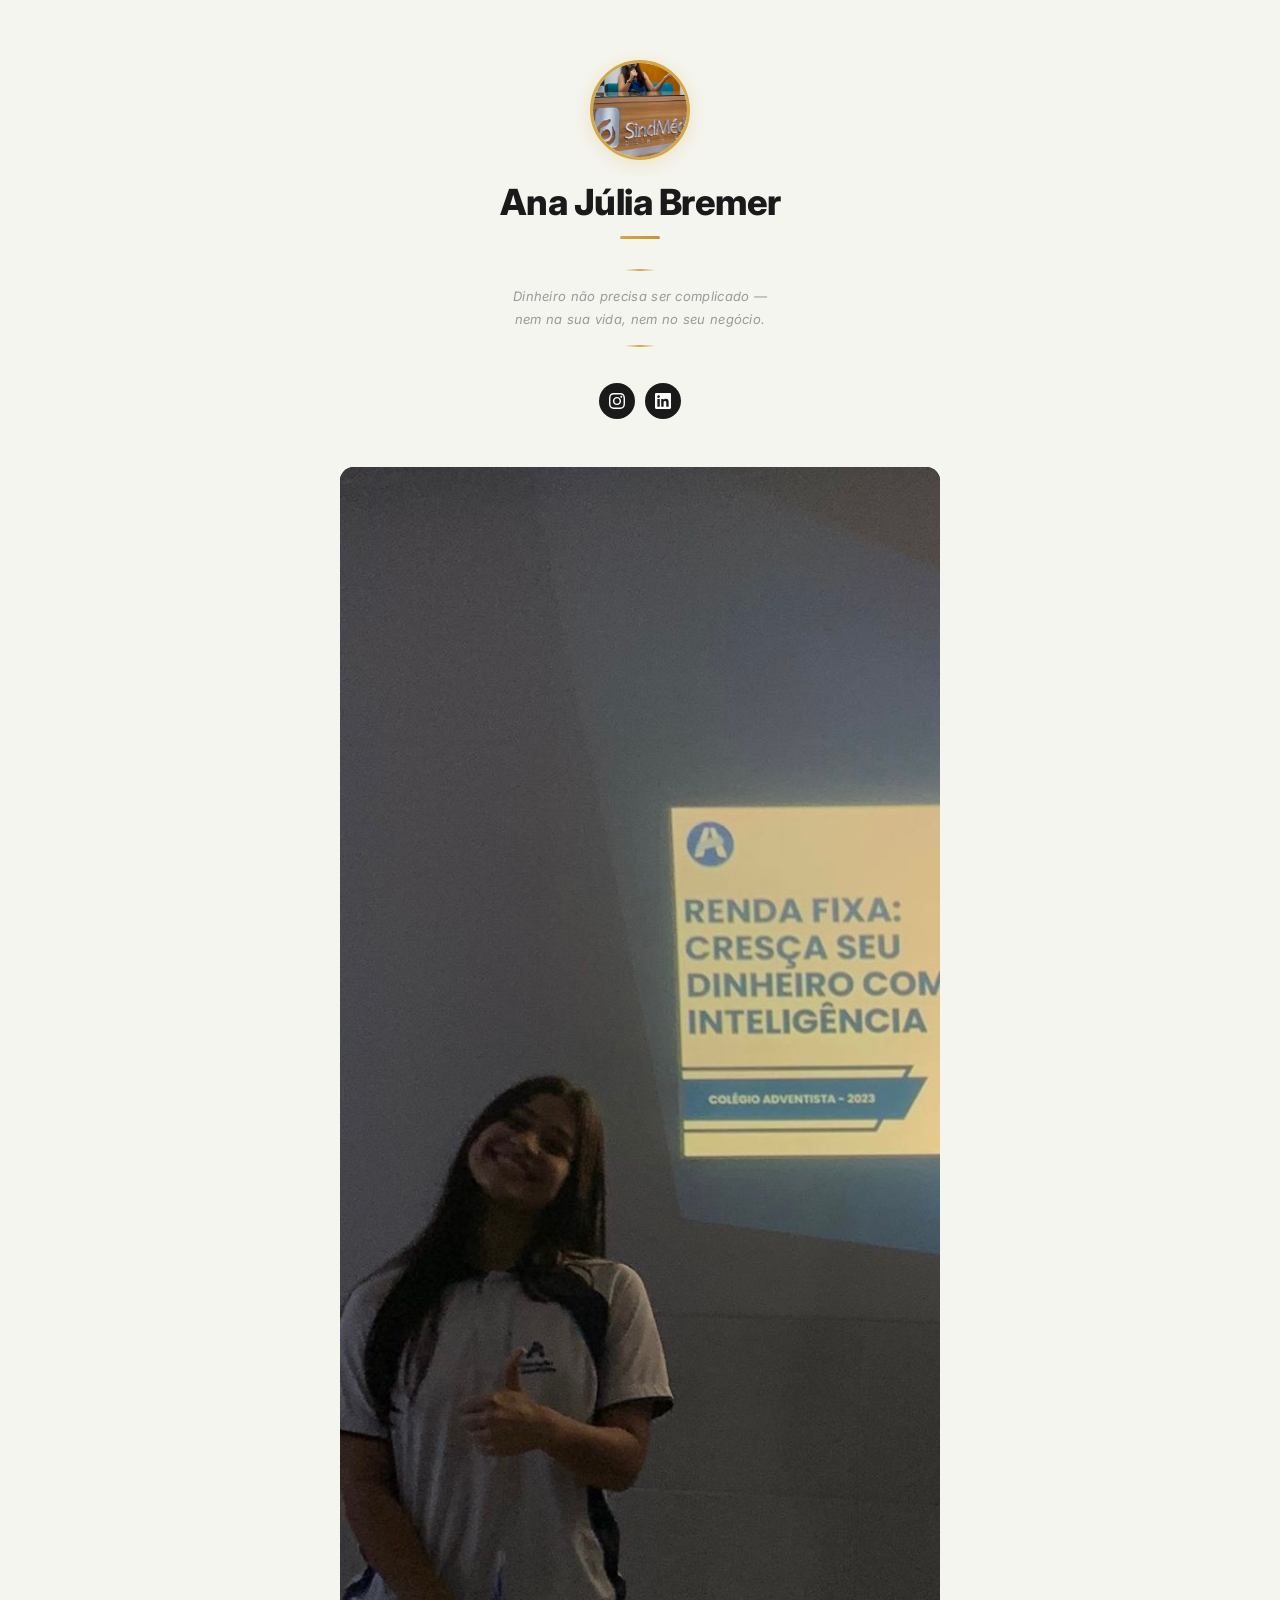
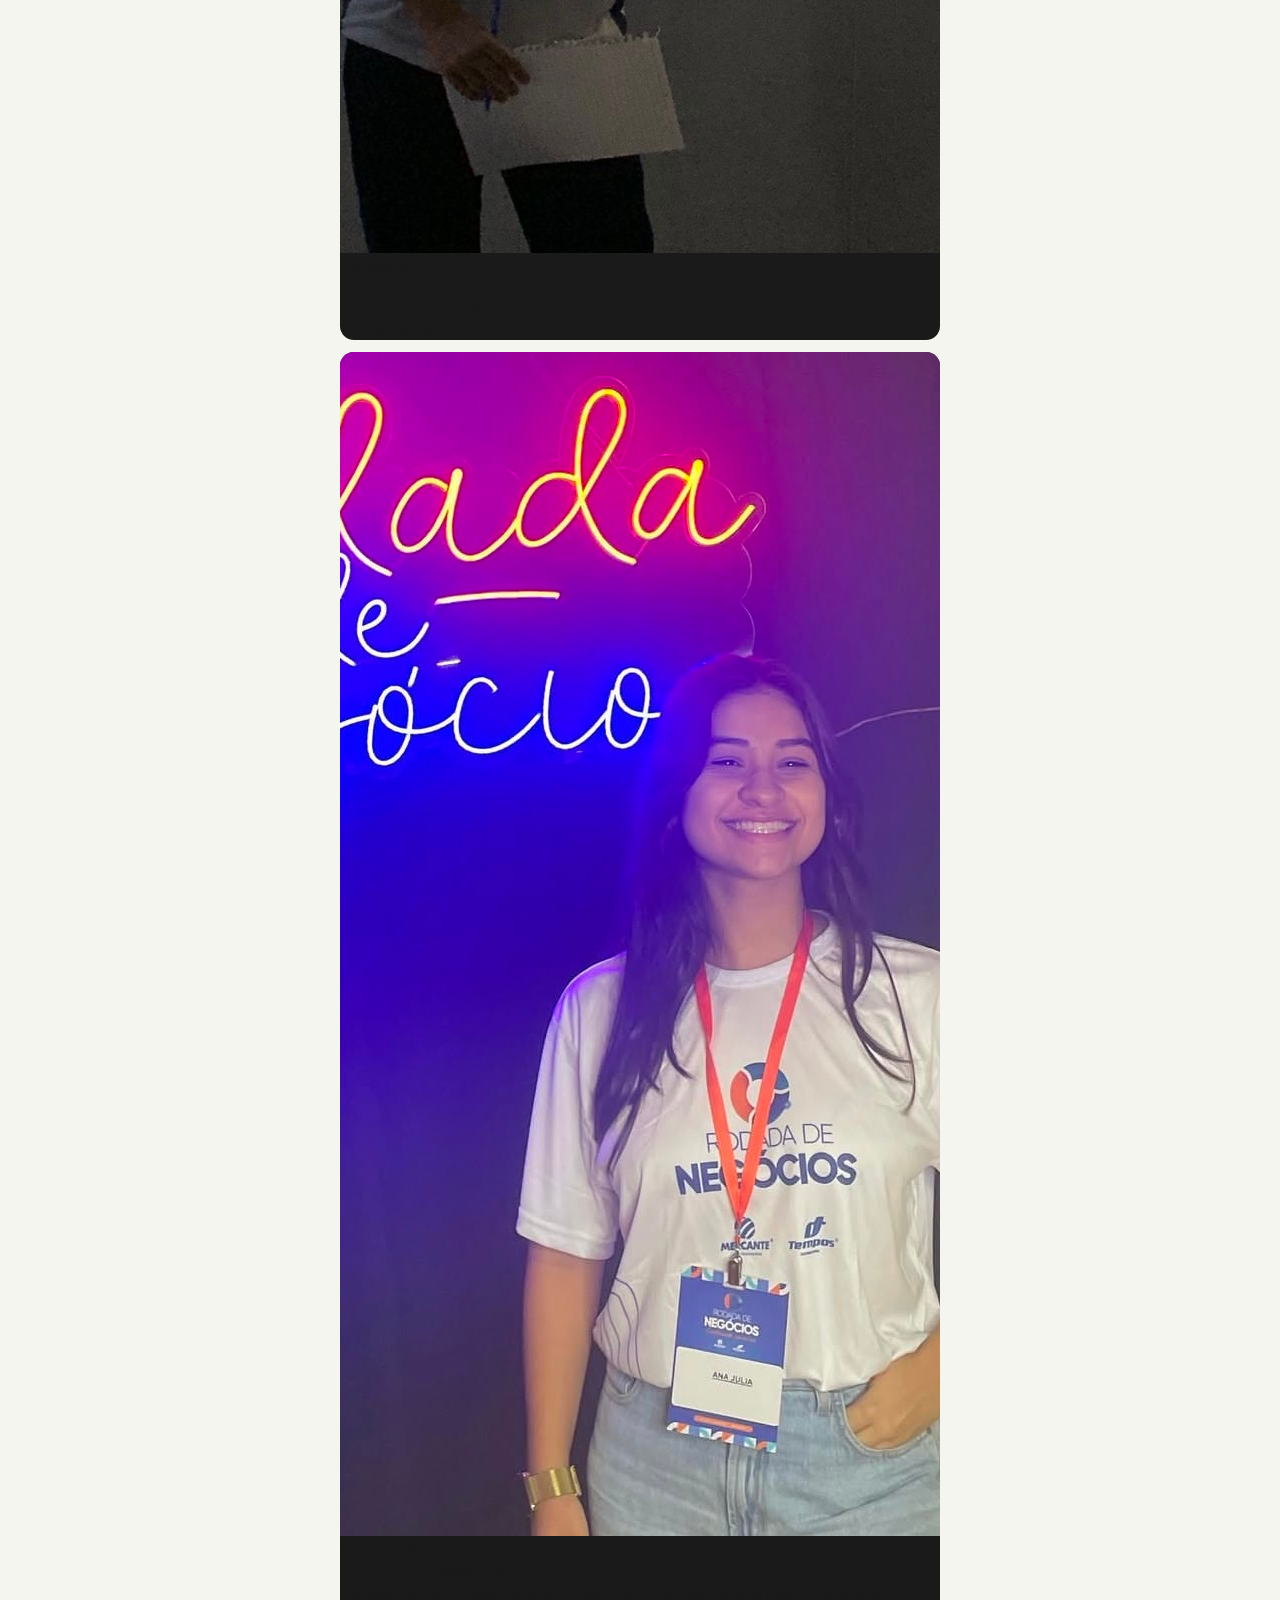
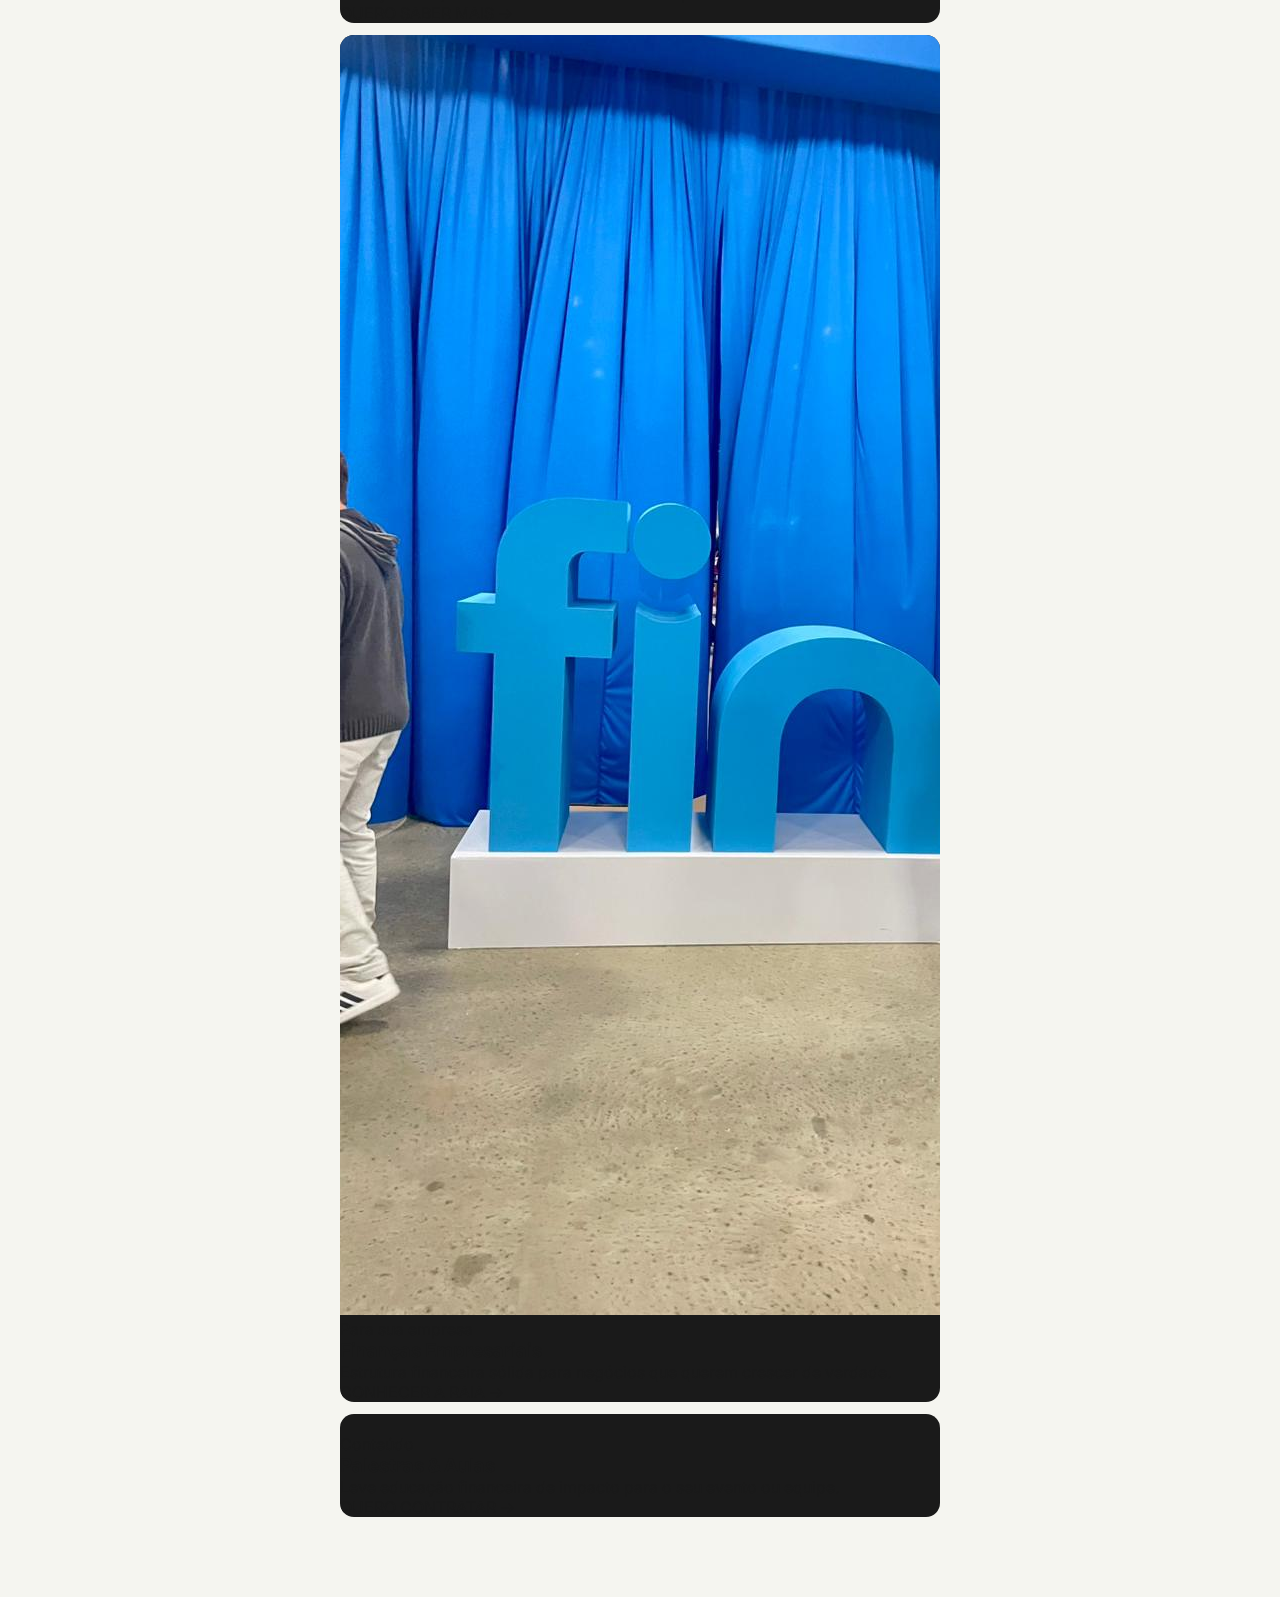
==== index.html @ ba00c8ea "Update index.html" ====
<!DOCTYPE html>
<html lang="pt-BR">
<head>
  <meta charset="UTF-8"/>
  <meta name="viewport" content="width=device-width, initial-scale=1.0"/>
  <title>Ana Júlia Bremer</title>
  <link href="https://fonts.googleapis.com/css2?family=Inter:wght@300;400;500;600;700;800;900&display=swap" rel="stylesheet">
  <link rel="stylesheet" href="style.css">
</head>
<body>

<!-- ===== HOME ===== -->
<div id="home">

  <!-- Header -->
  <div class="hero">
    <div class="avatar">
      <img src="foto9.jpg" alt="Ana Júlia Bremer" />
    </div>
    <h1 class="h-name">Ana Júlia Bremer</h1>
    <div class="h-line"></div>
    <p class="h-phrase">Dinheiro não precisa ser complicado —<br/>nem na sua vida, nem no seu negócio.</p>
    <div class="h-social">
      <a href="https://www.instagram.com/julia.bremerr" target="_blank" class="h-icon">
        <svg viewBox="0 0 24 24" fill="currentColor"><path d="M12 2.163c3.204 0 3.584.012 4.85.07 3.252.148 4.771 1.691 4.919 4.919.058 1.265.069 1.645.069 4.849 0 3.205-.012 3.584-.069 4.849-.149 3.225-1.664 4.771-4.919 4.919-1.266.058-1.644.07-4.85.07-3.204 0-3.584-.012-4.849-.07-3.26-.149-4.771-1.699-4.919-4.92-.058-1.265-.07-1.644-.07-4.849 0-3.204.013-3.583.07-4.849.149-3.227 1.664-4.771 4.919-4.919 1.266-.057 1.645-.069 4.849-.069zm0-2.163c-3.259 0-3.667.014-4.947.072-4.358.2-6.78 2.618-6.98 6.98-.059 1.281-.073 1.689-.073 4.948 0 3.259.014 3.668.072 4.948.2 4.358 2.618 6.78 6.98 6.98 1.281.058 1.689.072 4.948.072 3.259 0 3.668-.014 4.948-.072 4.354-.2 6.782-2.618 6.979-6.98.059-1.28.073-1.689.073-4.948 0-3.259-.014-3.667-.072-4.947-.196-4.354-2.617-6.78-6.979-6.98-1.281-.059-1.69-.073-4.949-.073zm0 5.838c-3.403 0-6.162 2.759-6.162 6.162s2.759 6.163 6.162 6.163 6.162-2.759 6.162-6.163c0-3.403-2.759-6.162-6.162-6.162zm0 10.162c-2.209 0-4-1.79-4-4 0-2.209 1.791-4 4-4s4 1.791 4 4c0 2.21-1.791 4-4 4zm6.406-11.845c-.796 0-1.441.645-1.441 1.44s.645 1.44 1.441 1.44c.795 0 1.439-.645 1.439-1.44s-.644-1.44-1.439-1.44z"/></svg>
      </a>
      <a href="https://www.linkedin.com/in/ajuliabremer" target="_blank" class="h-icon">
        <svg viewBox="0 0 24 24" fill="currentColor"><path d="M20.447 20.452h-3.554v-5.569c0-1.328-.027-3.037-1.852-3.037-1.853 0-2.136 1.445-2.136 2.939v5.667H9.351V9h3.414v1.561h.046c.477-.9 1.637-1.85 3.37-1.85 3.601 0 4.267 2.37 4.267 5.455v6.286zM5.337 7.433c-1.144 0-2.063-.926-2.063-2.065 0-1.138.92-2.063 2.063-2.063 1.14 0 2.064.925 2.064 2.063 0 1.139-.925 2.065-2.064 2.065zm1.782 13.019H3.555V9h3.564v11.452zM22.225 0H1.771C.792 0 0 .774 0 1.729v20.542C0 23.227.792 24 1.771 24h20.451C23.2 24 24 23.227 24 22.271V1.729C24 .774 23.2 0 22.222 0h.003z"/></svg>
      </a>
    </div>
  </div>

  <!-- Cards grid estilo referência -->
  <div class="cg">

    <div class="c" onclick="go('historia')">
      <img src="foto1.jpg" alt="" class="c-img"/>
      <div class="c-overlay"></div>
      <div class="c-content">
        <span class="c-badge">Conheça</span>
        <h3 class="c-title">Minha História</h3>
        <p class="c-desc">Quem é Ana Júlia Bremer e o que me trouxe até aqui.</p>
        <div class="c-btn">VER MAIS →</div>
      </div>
    </div>

    <div class="c" onclick="go('pessoais')">
      <img src="foto2.jpg" alt="" class="c-img"/>
      <div class="c-overlay"></div>
      <div class="c-content">
        <span class="c-badge">Para você</span>
        <h3 class="c-title">Finanças Pessoais</h3>
        <p class="c-desc">Planejamento, investimentos e o seu caminho para a liberdade financeira.</p>
        <div class="c-btn">QUERO SABER MAIS →</div>
      </div>
    </div>

    <div class="c" onclick="go('empresariais')">
      <img src="foto3.jpg" alt="" class="c-img"/>
      <div class="c-overlay"></div>
      <div class="c-content">
        <span class="c-badge">Para sua empresa</span>
        <h3 class="c-title">Finanças Empresariais</h3>
        <p class="c-desc">Estrutura financeira sólida para negócios que querem crescer de verdade.</p>
        <div class="c-btn">CONHECER A RAIA →</div>
      </div>
    </div>

    <div class="c" onclick="go('palestras')">
      <img src="palestra1.jpg" alt="" class="c-img"/>
      <div class="c-overlay"></div>
      <div class="c-content">
        <span class="c-badge">Conteúdo</span>
        <h3 class="c-title">Palestras & Aulas</h3>
        <p class="c-desc">Leve educação financeira de impacto para o seu evento ou equipe.</p>
        <div class="c-btn">QUERO CONTRATAR →</div>
      </div>
    </div>

  </div>
</div>

<!-- ===== MINHA HISTÓRIA ===== -->
<div id="historia" class="sec">
  <div class="si">
    <button class="bb" onclick="bk()">← Voltar</button>
    <div class="sb">Minha História</div>
    <h2 class="st">De onde eu vim e<br/>para onde estou indo</h2>

    <div class="hh">
      <p class="hht">Dinheiro sempre foi sobre <strong>liberdade</strong> pra mim. Quando percebi que poderia ajudar pessoas a alcançarem os seus sonhos dando educação financeira, decidi que <strong>precisava falar sobre isso.</strong></p>
      <div class="hha"><div class="hhl"></div><span class="hhn">Ana Júlia Bremer</span></div>
    </div>

    <div class="htl">
      <div class="ti">
        <div class="td"><div class="tdi"></div></div>
        <div class="tc">
          <div class="tn">01</div>
          <div class="ty">O começo</div>
          <div class="tt">Desde criança eu era cheia de sonhos, queria viajar, ter coisas, experimentar tudo. Um dia pedi um videogame para a minha mãe e ela disse que não tinha dinheiro. Mas me disse uma coisa que mudou tudo: <strong><span class="thl">"Se você juntar dinheiro, você consegue comprar."</span></strong><br/><br/>Juntei. Comprei. E nunca mais parei de querer entender como esse tal de dinheiro funcionava.</div>
        </div>
      </div>
      <div class="ti">
        <div class="td"><div class="tdi"></div></div>
        <div class="tc">
          <div class="tn">02</div>
          <div class="ty">A virada</div>
          <div class="tt">Comecei a trabalhar cedo, vendi doce na rua, cuidei do Instagram de empresas, estagiei numa contabilidade. Cada centavo que entrava, <strong>70% ia direto para educação:</strong> cursos, livros, aulas.<br/><br/>Fui percebendo que saber sobre dinheiro não era só para quem quer ficar rico, é sobre <strong><span class="thl">quem quer viver bem.</span></strong> Aí comecei a querer ensinar sobre dinheiro para todo mundo. E foi assim que minha escola da época me chamou para dar aula de finanças para os alunos do ensino médio. E foi aí que as coisas começaram a acontecer.</div>
        </div>
      </div>
      <div class="ti">
        <div class="td"><div class="tdi"></div></div>
        <div class="tc">
          <div class="tn">03</div>
          <div class="ty">Hoje</div>
          <div class="tt">Hoje cuido das finanças de pessoas e empresas, e dou aulas e palestras por aí. Tudo com uma ideia só: <strong><span class="thl">dinheiro não precisa ser complicado.</span></strong><br/><br/>Sem siglas que ninguém entende, sem economês, sem fórmula mágica. Do planejamento pessoal até o financeiro de uma empresa, a proposta é a mesma: <strong>ser simples.</strong></div>
        </div>
      </div>
    </div>

    <div class="gs">
      <div class="gh">
        <span class="gl">Momentos</span>
        <div class="gc">
          <span class="gcn" id="cnt">01 / 05</span>
          <button class="ab" onclick="mv(-1)">←</button>
          <button class="ab" onclick="mv(1)">→</button>
        </div>
      </div>
      <div class="gg" id="gg"></div>
    </div>

    <div class="sl">
      <a href="https://www.instagram.com/julia.bremerr" target="_blank" class="sla ig">
        <svg viewBox="0 0 24 24" fill="currentColor"><path d="M12 2.163c3.204 0 3.584.012 4.85.07 3.252.148 4.771 1.691 4.919 4.919.058 1.265.069 1.645.069 4.849 0 3.205-.012 3.584-.069 4.849-.149 3.225-1.664 4.771-4.919 4.919-1.266.058-1.644.07-4.85.07-3.204 0-3.584-.012-4.849-.07-3.26-.149-4.771-1.699-4.919-4.92-.058-1.265-.07-1.644-.07-4.849 0-3.204.013-3.583.07-4.849.149-3.227 1.664-4.771 4.919-4.919 1.266-.057 1.645-.069 4.849-.069zm0-2.163c-3.259 0-3.667.014-4.947.072-4.358.2-6.78 2.618-6.98 6.98-.059 1.281-.073 1.689-.073 4.948 0 3.259.014 3.668.072 4.948.2 4.358 2.618 6.78 6.98 6.98 1.281.058 1.689.072 4.948.072 3.259 0 3.668-.014 4.948-.072 4.354-.2 6.782-2.618 6.979-6.98.059-1.28.073-1.689.073-4.948 0-3.259-.014-3.667-.072-4.947-.196-4.354-2.617-6.78-6.979-6.98-1.281-.059-1.69-.073-4.949-.073zm0 5.838c-3.403 0-6.162 2.759-6.162 6.162s2.759 6.163 6.162 6.163 6.162-2.759 6.162-6.163c0-3.403-2.759-6.162-6.162-6.162zm0 10.162c-2.209 0-4-1.79-4-4 0-2.209 1.791-4 4-4s4 1.791 4 4c0 2.21-1.791 4-4 4zm6.406-11.845c-.796 0-1.441.645-1.441 1.44s.645 1.44 1.441 1.44c.795 0 1.439-.645 1.439-1.44s-.644-1.44-1.439-1.44z"/></svg>
        Instagram
      </a>
      <a href="https://www.linkedin.com/in/ajuliabremer" target="_blank" class="sla li">
        <svg viewBox="0 0 24 24" fill="currentColor"><path d="M20.447 20.452h-3.554v-5.569c0-1.328-.027-3.037-1.852-3.037-1.853 0-2.136 1.445-2.136 2.939v5.667H9.351V9h3.414v1.561h.046c.477-.9 1.637-1.85 3.37-1.85 3.601 0 4.267 2.37 4.267 5.455v6.286zM5.337 7.433c-1.144 0-2.063-.926-2.063-2.065 0-1.138.92-2.063 2.063-2.063 1.14 0 2.064.925 2.064 2.063 0 1.139-.925 2.065-2.064 2.065zm1.782 13.019H3.555V9h3.564v11.452zM22.225 0H1.771C.792 0 0 .774 0 1.729v20.542C0 23.227.792 24 1.771 24h20.451C23.2 24 24 23.227 24 22.271V1.729C24 .774 23.2 0 22.222 0h.003z"/></svg>
        LinkedIn
      </a>
    </div>
  </div>
</div>

<!-- ===== FINANÇAS PESSOAIS ===== -->
<div id="pessoais" class="sec">
  <div class="si">
    <button class="bb" onclick="bk()">← Voltar</button>
    <div class="sb">Para Você</div>
    <h2 class="st">Você merece ter<br/>clareza com o dinheiro</h2>
    <div class="db">
      <p>Sabe aquela sensação de trabalhar muito, ver o dinheiro entrar... e mesmo assim <strong>nunca sobrar?</strong> De chegar no fim do mês sem entender para onde foi tudo? De querer investir mas não saber por onde começar?<br/><br/>Você não está sozinha. <strong>E isso tem solução.</strong></p>
    </div>
    <p class="ss">Meu método une organização, consciência e estratégia para que o dinheiro pare de ser fonte de ansiedade e vire ferramenta de liberdade.</p>
    <div class="svg-grid">
      <a href="https://www.instagram.com/julia.bremerr" target="_blank" class="sc">
        <div class="scb">Planejamento</div>
        <h3>Organize sua vida financeira</h3>
        <p>Saia do caos, quite dívidas e tenha um plano que funciona na vida real.</p>
        <div class="sa">QUERO ME INSCREVER →</div>
      </a>
      <a href="https://www.instagram.com/julia.bremerr" target="_blank" class="sc">
        <div class="scb">Investimentos</div>
        <h3>Cuide da sua carteira</h3>
        <p>Faça seu dinheiro trabalhar com estratégia, segurança e rentabilidade real.</p>
        <div class="sa">QUERO ME INSCREVER →</div>
      </a>
      <div class="sc" style="cursor:default;opacity:.6">
        <div class="scb">Em Breve</div>
        <h3>Aprenda a Investir em 3 Dias</h3>
        <p>O programa que vai mudar sua relação com o dinheiro para sempre.</p>
        <div class="sa">EM BREVE</div>
      </div>
    </div>
  </div>
</div>

<!-- ===== FINANÇAS EMPRESARIAIS ===== -->
<div id="empresariais" class="sec">
  <div class="si">
    <button class="bb" onclick="bk()">← Voltar</button>
    <div class="sb bl">Para sua Empresa</div>
    <h2 class="st">Seu negócio fatura.<br/>Mas sobra dinheiro?</h2>
    <div class="db bl">
      <p>Muitos empresários chegam até mim com o mesmo relato: a empresa vende bem, mas no fim do mês <strong>não sobra nada.</strong> O caixa é um mistério. Os sócios não sabem separar pessoa física de jurídica. As decisões financeiras são tomadas no feeling.<br/><br/>Isso não é falta de talento, <strong>é falta de estrutura.</strong> E é exatamente aí que eu entro.</p>
    </div>
    <div class="rb">
      <div class="rt">RAIA</div>
      <div class="rd"></div>
      <p>A RAIA nasceu da minha experiência com empresas que faturavam bem mas sangravam por dentro. Uma metodologia financeira criada para dar estrutura, previsibilidade e crescimento real ao seu negócio.</p>
      <div class="rbs">
        <a href="https://cfo-landing-indol.vercel.app/" target="_blank" class="br">CONHECER A RAIA →</a>
        <a href="https://www.instagram.com/raiacfodigital" target="_blank" class="bgr">@raiacfodigital</a>
      </div>
    </div>
  </div>
</div>

<!-- ===== PALESTRAS ===== -->
<div id="palestras" class="sec">
  <div class="si">
    <button class="bb" onclick="bk()">← Voltar</button>
    <div class="sb">Palestras & Aulas</div>
    <h2 class="st">Educação financeira<br/>que transforma plateias</h2>
    <p class="ss">De empresas a universidades, levo uma abordagem prática, humana e impactante sobre finanças para quem quer aprender de verdade.</p>
    <div class="pg">
      <div class="pp"><img src="palestra1.jpg" alt="" onerror="this.parentElement.innerHTML='📸'"/></div>
      <div class="pp"><img src="palestra2.jpg" alt="" onerror="this.parentElement.innerHTML='📸'"/></div>
      <div class="pp"><img src="palestra3.jpg" alt="" onerror="this.parentElement.innerHTML='📸'"/></div>
      <div class="pp"><img src="palestra4.jpg" alt="" onerror="this.parentElement.innerHTML='📸'"/></div>
      <div class="pp"><img src="palestra5.jpg" alt="" onerror="this.parentElement.innerHTML='📸'"/></div>
      <div class="pp"><img src="palestra6.jpg" alt="" onerror="this.parentElement.innerHTML='📸'"/></div>
    </div>
    <div class="cx">
      <h3>Vamos levar isso<br/>para o seu evento?</h3>
      <p>Entre em contato e vamos conversar sobre como posso contribuir com a sua empresa, evento ou instituição.</p>
      <a href="mailto:ana.a.juliabremer@gmail.com" class="el">ana.a.juliabremer@gmail.com</a>
      <div class="cs">
        <a href="https://www.instagram.com/julia.bremerr" target="_blank" class="sla ig">
          <svg viewBox="0 0 24 24" fill="currentColor"><path d="M12 2.163c3.204 0 3.584.012 4.85.07 3.252.148 4.771 1.691 4.919 4.919.058 1.265.069 1.645.069 4.849 0 3.205-.012 3.584-.069 4.849-.149 3.225-1.664 4.771-4.919 4.919-1.266.058-1.644.07-4.85.07-3.204 0-3.584-.012-4.849-.07-3.26-.149-4.771-1.699-4.919-4.92-.058-1.265-.07-1.644-.07-4.849 0-3.204.013-3.583.07-4.849.149-3.227 1.664-4.771 4.919-4.919 1.266-.057 1.645-.069 4.849-.069zm0-2.163c-3.259 0-3.667.014-4.947.072-4.358.2-6.78 2.618-6.98 6.98-.059 1.281-.073 1.689-.073 4.948 0 3.259.014 3.668.072 4.948.2 4.358 2.618 6.78 6.98 6.98 1.281.058 1.689.072 4.948.072 3.259 0 3.668-.014 4.948-.072 4.354-.2 6.782-2.618 6.979-6.98.059-1.28.073-1.689.073-4.948 0-3.259-.014-3.667-.072-4.947-.196-4.354-2.617-6.78-6.979-6.98-1.281-.059-1.69-.073-4.949-.073zm0 5.838c-3.403 0-6.162 2.759-6.162 6.162s2.759 6.163 6.162 6.163 6.162-2.759 6.162-6.163c0-3.403-2.759-6.162-6.162-6.162zm0 10.162c-2.209 0-4-1.79-4-4 0-2.209 1.791-4 4-4s4 1.791 4 4c0 2.21-1.791 4-4 4zm6.406-11.845c-.796 0-1.441.645-1.441 1.44s.645 1.44 1.441 1.44c.795 0 1.439-.645 1.439-1.44s-.644-1.44-1.439-1.44z"/></svg>
          Instagram
        </a>
        <a href="https://www.linkedin.com/in/ajuliabremer" target="_blank" class="sla li">
          <svg viewBox="0 0 24 24" fill="currentColor"><path d="M20.447 20.452h-3.554v-5.569c0-1.328-.027-3.037-1.852-3.037-1.853 0-2.136 1.445-2.136 2.939v5.667H9.351V9h3.414v1.561h.046c.477-.9 1.637-1.85 3.37-1.85 3.601 0 4.267 2.37 4.267 5.455v6.286zM5.337 7.433c-1.144 0-2.063-.926-2.063-2.065 0-1.138.92-2.063 2.063-2.063 1.14 0 2.064.925 2.064 2.063 0 1.139-.925 2.065-2.064 2.065zm1.782 13.019H3.555V9h3.564v11.452zM22.225 0H1.771C.792 0 0 .774 0 1.729v20.542C0 23.227.792 24 1.771 24h20.451C23.2 24 24 23.227 24 22.271V1.729C24 .774 23.2 0 22.222 0h.003z"/></svg>
          LinkedIn
        </a>
      </div>
    </div>
  </div>
</div>

<script src="script.js"></script>
</body>
</html>
---- style.css ----
/* ===== RESET & BASE ===== */
*{margin:0;padding:0;box-sizing:border-box}
body{font-family:'Inter',sans-serif;background:#f5f5f0;color:#1a1a1a;overflow-x:hidden}
a{text-decoration:none;color:inherit}

/* ===== HOME ===== */
#home{
  min-height:100vh;
  display:flex;flex-direction:column;align-items:center;
  padding:60px 20px 80px;
}

/* --- Hero header elegante --- */
.hero{
  text-align:center;
  margin-bottom:48px;
}
.avatar{
  width:100px;height:100px;border-radius:50%;
  overflow:hidden;margin:0 auto 20px;
  border:3px solid #d4a843;
  box-shadow:0 4px 20px rgba(212,168,67,.25);
}
.avatar img{
  width:100%;height:100%;object-fit:cover;
}
.h-name{
  font-size:clamp(24px,4vw,36px);
  font-weight:800;
  letter-spacing:-0.5px;
  margin-bottom:12px;
}
.h-line{
  width:40px;height:3px;
  background:linear-gradient(90deg,#d4a843,#c9952c);
  border-radius:2px;
  margin:0 auto 14px;
}

/* --- Frase elegante --- */
.h-phrase{
  color:#999;
  max-width:380px;
  margin:0 auto 20px;
  font-size:13px;
  line-height:1.8;
  font-weight:400;
  letter-spacing:0.3px;
  font-style:italic;
  position:relative;
  padding:16px 0;
}
.h-phrase::before,
.h-phrase::after{
  content:'';
  display:block;
  width:30px;
  height:1.5px;
  background:linear-gradient(90deg,transparent,#d4a843,transparent);
  margin:0 auto;
}
.h-phrase::before{
  margin-bottom:14px;
}
.h-phrase::after{
  margin-top:14px;
}

.h-social{
  display:flex;
  justify-content:center;
  gap:10px;
}
.h-icon{
  width:36px;height:36px;
  border-radius:50%;
  background:#1a1a1a;
  display:flex;align-items:center;justify-content:center;
  transition:all .3s;
}
.h-icon svg{
  width:16px;height:16px;
  fill:#fff;
}
.h-icon:hover{
  background:#d4a843;
  transform:translateY(-2px);
}

/* --- Cards grid (horizontais) --- */
.cg{
  display:flex;
  flex-direction:column;
  gap:12px;
  max-width:600px;
  width:100%;
}
.c{
  background:#1a1a1a;
  border-radius:14px;
  cursor:pointer;
  transition:all .3s;
  overflow:hidden;
}
.c:hover{
  transform:translateY(-2px);
  box-shadow:0 8px 30px rgba(0,0,0,.15);
}
.cc{
  display:flex;
  align-items:center;
  justify-content:space-between;
  padding:24px 28px;
  color:#fff;
}
.c-left{
  flex:1;
}
.bd{
  font-size:10px;
  font-weight:600;
  text-transform:uppercase;
  letter-spacing:2px;
  color:#d4a843;
  margin-bottom:6px;
}
.ct{
  font-size:16px;
  font-weight:700;
  line-height:1.3;
  margin-bottom:4px;
}
.cd{
  font-size:12px;
  color:rgba(255,255,255,.5);
  line-height:1.5;
}
.cbtn{
  width:40px;height:40px;
  border-radius:50%;
  background:linear-gradient(135deg,#d4a843,#c9952c);
  color:#1a1a1a;
  display:flex;align-items:center;justify-content:center;
  font-size:16px;font-weight:700;
  flex-shrink:0;
  margin-left:20px;
  transition:transform .3s;
}
.c:hover .cbtn{
  transform:scale(1.1);
}

/* ===== SEÇÕES INTERNAS ===== */
.sec{display:none;min-height:100vh;padding:60px 20px 80px}
.sec.on{display:block;animation:fi .5s}
@keyframes fi{from{opacity:0;transform:translateY(20px)}to{opacity:1;transform:none}}
.si{max-width:720px;margin:0 auto}
.bb{
  background:none;border:none;font:600 14px 'Inter',sans-serif;
  cursor:pointer;color:#888;margin-bottom:32px;display:inline-block;
  transition:color .3s;
}
.bb:hover{color:#1a1a1a}
.sb{
  font-size:11px;font-weight:700;text-transform:uppercase;letter-spacing:3px;
  color:#d4a843;margin-bottom:8px;
}
.sb.bl{color:#1a6cff}
.st{font-size:clamp(26px,5vw,42px);font-weight:800;line-height:1.15;letter-spacing:-1px;margin-bottom:32px}

/* --- Destaque citação --- */
.hh{
  background:linear-gradient(135deg,#1a1a1a,#2a2a2a);
  border-radius:16px;padding:32px;margin-bottom:40px;color:#fff;
}
.hht{font-size:17px;line-height:1.7;color:rgba(255,255,255,.85)}
.hha{display:flex;align-items:center;gap:12px;margin-top:20px}
.hhl{width:32px;height:2px;background:#d4a843}
.hhn{font-size:13px;font-weight:600;color:#d4a843}

/* --- Timeline --- */
.htl{margin-bottom:48px}
.ti{display:flex;gap:24px;margin-bottom:32px}
.td{display:flex;flex-direction:column;align-items:center;padding-top:6px}
.tdi{width:12px;height:12px;border-radius:50%;background:#d4a843}
.tc{flex:1}
.tn{font-size:11px;font-weight:700;color:#d4a843;letter-spacing:2px;margin-bottom:4px}
.ty{font-size:20px;font-weight:800;margin-bottom:8px}
.tt{font-size:15px;line-height:1.7;color:#555}
.thl{color:#d4a843}

/* --- Galeria --- */
.gs{margin-bottom:48px}
.gh{display:flex;justify-content:space-between;align-items:center;margin-bottom:16px}
.gl{font-size:20px;font-weight:800}
.gc{display:flex;align-items:center;gap:12px}
.gcn{font-size:13px;color:#888;font-weight:600}
.ab{
  width:36px;height:36px;border-radius:50%;border:1.5px solid #ddd;
  background:#fff;cursor:pointer;font-size:14px;
  display:flex;align-items:center;justify-content:center;
  transition:all .3s;
}
.ab:hover{background:#1a1a1a;color:#fff;border-color:#1a1a1a}
.gg{
  display:flex;gap:12px;overflow:hidden;border-radius:12px;
}
.gi{
  min-width:280px;height:320px;border-radius:12px;overflow:hidden;
  flex-shrink:0;transition:transform .5s;
}
.gi img{width:100%;height:100%;object-fit:cover}

/* --- Social --- */
.sl{display:flex;gap:12px;flex-wrap:wrap;margin-top:40px}
.sla{
  display:inline-flex;align-items:center;gap:8px;
  padding:12px 24px;border-radius:30px;font-size:13px;font-weight:600;
  transition:all .3s;
}
.sla svg{width:18px;height:18px}
.ig{background:#f0e6f6;color:#8a3ab9}
.ig:hover{background:#8a3ab9;color:#fff}
.li{background:#e6f0fa;color:#0077b5}
.li:hover{background:#0077b5;color:#fff}

/* --- Desc blocks --- */
.db{
  background:linear-gradient(135deg,#1a1a1a,#2a2a2a);
  border-radius:16px;padding:32px;margin-bottom:32px;color:rgba(255,255,255,.85);
  font-size:15px;line-height:1.8;
}
.db.bl{background:linear-gradient(135deg,#0a1628,#1a2a4a)}
.ss{font-size:15px;color:#666;line-height:1.7;margin-bottom:32px}

/* --- Serviço cards --- */
.svg{display:grid;grid-template-columns:repeat(auto-fit,minmax(200px,1fr));gap:16px}
.sc{
  display:block;
  background:#fff;border:1.5px solid #eee;border-radius:16px;padding:28px;
  transition:all .3s;cursor:pointer;
}
.sc:hover{border-color:#d4a843;transform:translateY(-2px)}
.scb{
  font-size:10px;font-weight:700;text-transform:uppercase;letter-spacing:2px;
  color:#d4a843;margin-bottom:12px;
}
.sc h3{font-size:18px;font-weight:800;margin-bottom:8px}
.sc p{font-size:13px;color:#888;line-height:1.6;margin-bottom:16px}
.sa{font-size:11px;font-weight:700;letter-spacing:1px;color:#d4a843}

/* --- RAIA --- */
.rb{
  background:linear-gradient(135deg,#0a1628,#1a2a4a);
  border-radius:16px;padding:36px;color:#fff;margin-top:32px;
}
.rt{font-size:28px;font-weight:900;letter-spacing:4px;color:#fff;margin-bottom:8px}
.rd{width:40px;height:3px;background:#4a9eff;margin-bottom:16px;border-radius:2px}
.rb p{font-size:15px;line-height:1.7;color:rgba(255,255,255,.8);margin-bottom:24px}
.rbs{display:flex;gap:12px;flex-wrap:wrap}
.br,.bg{
  padding:12px 24px;border-radius:30px;font-size:12px;font-weight:700;
  letter-spacing:1px;transition:opacity .3s;display:inline-block;
}
.br{background:#4a9eff;color:#fff}
.bg{background:rgba(255,255,255,.1);color:#fff}
.br:hover,.bg:hover{opacity:.8}

/* --- Palestras --- */
.pg{
  display:grid;grid-template-columns:repeat(3,1fr);gap:12px;margin-bottom:40px;
}
.pp{
  aspect-ratio:1;border-radius:12px;overflow:hidden;background:#e8e8e3;
  display:flex;align-items:center;justify-content:center;font-size:32px;
}
.pp img{width:100%;height:100%;object-fit:cover}

/* --- CTA contato --- */
.cx{
  background:#1a1a1a;border-radius:16px;padding:40px;text-align:center;color:#fff;
}
.cx h3{font-size:24px;font-weight:800;margin-bottom:12px}
.cx p{color:rgba(255,255,255,.7);font-size:14px;margin-bottom:20px}
.el{
  display:inline-block;color:#d4a843;font-weight:600;font-size:14px;
  margin-bottom:24px;
}
.cs{display:flex;justify-content:center;gap:12px}

/* ===== RESPONSIVO ===== */
@media(max-width:600px){
  .cg{max-width:100%}
  .cc{padding:20px 22px}
  .ct{font-size:15px}
  .pg{grid-template-columns:repeat(2,1fr)}
  .svg{grid-template-columns:1fr}
  .gi{min-width:240px;height:260px}
}
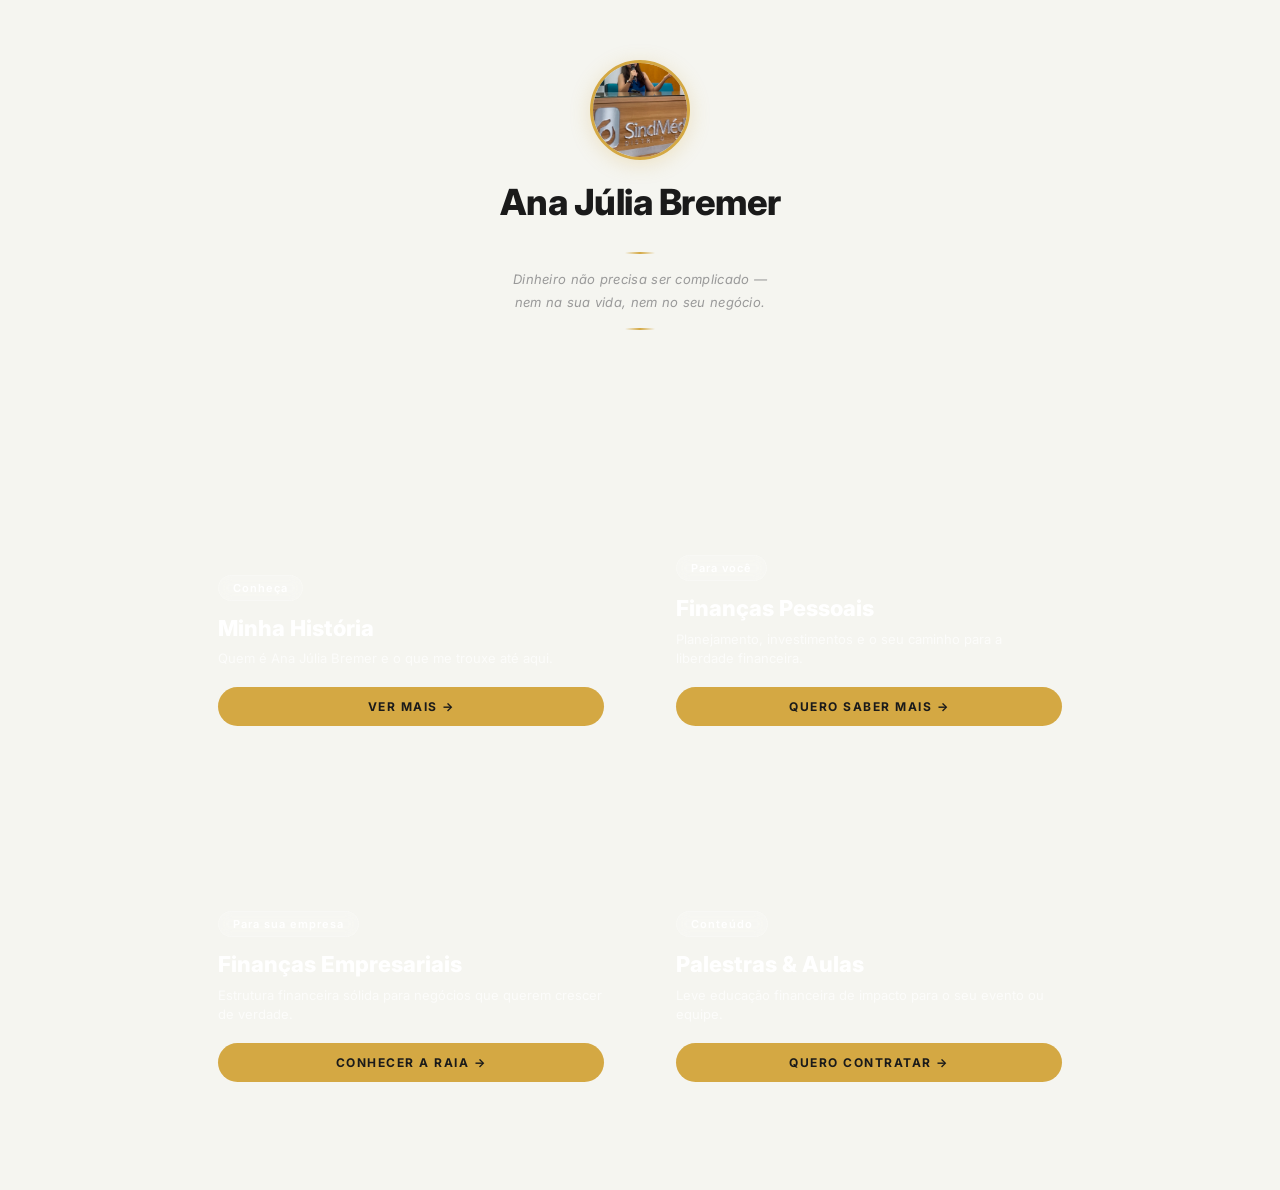
==== commit b272ed53: "Update index.html" ====
--- a/index.html
+++ b/index.html
@@ -4,7 +4,7 @@
   <meta charset="UTF-8"/>
   <meta name="viewport" content="width=device-width, initial-scale=1.0"/>
   <title>Ana Júlia Bremer</title>
-  <link href="https://fonts.googleapis.com/css2?family=Inter:wght@300;400;500;600;700;800;900&display=swap" rel="stylesheet">
+  <link href="https://fonts.googleapis.com/css2?family=Inter:wght@300;400;500;600;700;800;900&family=Playfair+Display:ital,wght@0,400;0,500;0,600;1,400;1,500&display=swap" rel="stylesheet">
   <link rel="stylesheet" href="style.css">
 </head>
 <body>
@@ -18,24 +18,13 @@
       <img src="foto9.jpg" alt="Ana Júlia Bremer" />
     </div>
     <h1 class="h-name">Ana Júlia Bremer</h1>
-    <div class="h-line"></div>
     <p class="h-phrase">Dinheiro não precisa ser complicado —<br/>nem na sua vida, nem no seu negócio.</p>
-    <div class="h-social">
-      <a href="https://www.instagram.com/julia.bremerr" target="_blank" class="h-icon">
-        <svg viewBox="0 0 24 24" fill="currentColor"><path d="M12 2.163c3.204 0 3.584.012 4.85.07 3.252.148 4.771 1.691 4.919 4.919.058 1.265.069 1.645.069 4.849 0 3.205-.012 3.584-.069 4.849-.149 3.225-1.664 4.771-4.919 4.919-1.266.058-1.644.07-4.85.07-3.204 0-3.584-.012-4.849-.07-3.26-.149-4.771-1.699-4.919-4.92-.058-1.265-.07-1.644-.07-4.849 0-3.204.013-3.583.07-4.849.149-3.227 1.664-4.771 4.919-4.919 1.266-.057 1.645-.069 4.849-.069zm0-2.163c-3.259 0-3.667.014-4.947.072-4.358.2-6.78 2.618-6.98 6.98-.059 1.281-.073 1.689-.073 4.948 0 3.259.014 3.668.072 4.948.2 4.358 2.618 6.78 6.98 6.98 1.281.058 1.689.072 4.948.072 3.259 0 3.668-.014 4.948-.072 4.354-.2 6.782-2.618 6.979-6.98.059-1.28.073-1.689.073-4.948 0-3.259-.014-3.667-.072-4.947-.196-4.354-2.617-6.78-6.979-6.98-1.281-.059-1.69-.073-4.949-.073zm0 5.838c-3.403 0-6.162 2.759-6.162 6.162s2.759 6.163 6.162 6.163 6.162-2.759 6.162-6.163c0-3.403-2.759-6.162-6.162-6.162zm0 10.162c-2.209 0-4-1.79-4-4 0-2.209 1.791-4 4-4s4 1.791 4 4c0 2.21-1.791 4-4 4zm6.406-11.845c-.796 0-1.441.645-1.441 1.44s.645 1.44 1.441 1.44c.795 0 1.439-.645 1.439-1.44s-.644-1.44-1.439-1.44z"/></svg>
-      </a>
-      <a href="https://www.linkedin.com/in/ajuliabremer" target="_blank" class="h-icon">
-        <svg viewBox="0 0 24 24" fill="currentColor"><path d="M20.447 20.452h-3.554v-5.569c0-1.328-.027-3.037-1.852-3.037-1.853 0-2.136 1.445-2.136 2.939v5.667H9.351V9h3.414v1.561h.046c.477-.9 1.637-1.85 3.37-1.85 3.601 0 4.267 2.37 4.267 5.455v6.286zM5.337 7.433c-1.144 0-2.063-.926-2.063-2.065 0-1.138.92-2.063 2.063-2.063 1.14 0 2.064.925 2.064 2.063 0 1.139-.925 2.065-2.064 2.065zm1.782 13.019H3.555V9h3.564v11.452zM22.225 0H1.771C.792 0 0 .774 0 1.729v20.542C0 23.227.792 24 1.771 24h20.451C23.2 24 24 23.227 24 22.271V1.729C24 .774 23.2 0 22.222 0h.003z"/></svg>
-      </a>
-    </div>
-  </div>
-
-  <!-- Cards grid estilo referência -->
+  </div>
+
+  <!-- Cards -->
   <div class="cg">
 
     <div class="c" onclick="go('historia')">
-      <img src="foto1.jpg" alt="" class="c-img"/>
-      <div class="c-overlay"></div>
       <div class="c-content">
         <span class="c-badge">Conheça</span>
         <h3 class="c-title">Minha História</h3>
@@ -45,8 +34,6 @@
     </div>
 
     <div class="c" onclick="go('pessoais')">
-      <img src="foto2.jpg" alt="" class="c-img"/>
-      <div class="c-overlay"></div>
       <div class="c-content">
         <span class="c-badge">Para você</span>
         <h3 class="c-title">Finanças Pessoais</h3>
@@ -56,8 +43,6 @@
     </div>
 
     <div class="c" onclick="go('empresariais')">
-      <img src="foto3.jpg" alt="" class="c-img"/>
-      <div class="c-overlay"></div>
       <div class="c-content">
         <span class="c-badge">Para sua empresa</span>
         <h3 class="c-title">Finanças Empresariais</h3>
@@ -67,8 +52,6 @@
     </div>
 
     <div class="c" onclick="go('palestras')">
-      <img src="palestra1.jpg" alt="" class="c-img"/>
-      <div class="c-overlay"></div>
       <div class="c-content">
         <span class="c-badge">Conteúdo</span>
         <h3 class="c-title">Palestras & Aulas</h3>
--- a/style.css
+++ b/style.css
@@ -10,7 +10,7 @@
   padding:60px 20px 80px;
 }
 
-/* --- Hero header elegante --- */
+/* --- Hero --- */
 .hero{
   text-align:center;
   margin-bottom:48px;
@@ -21,133 +21,119 @@
   border:3px solid #d4a843;
   box-shadow:0 4px 20px rgba(212,168,67,.25);
 }
-.avatar img{
-  width:100%;height:100%;object-fit:cover;
-}
+.avatar img{width:100%;height:100%;object-fit:cover}
 .h-name{
   font-size:clamp(24px,4vw,36px);
-  font-weight:800;
-  letter-spacing:-0.5px;
-  margin-bottom:12px;
+  font-weight:800;letter-spacing:-0.5px;margin-bottom:12px;
 }
 .h-line{
   width:40px;height:3px;
   background:linear-gradient(90deg,#d4a843,#c9952c);
-  border-radius:2px;
-  margin:0 auto 14px;
-}
-
-/* --- Frase elegante --- */
+  border-radius:2px;margin:0 auto 14px;
+}
 .h-phrase{
-  color:#999;
-  max-width:380px;
-  margin:0 auto 20px;
-  font-size:13px;
-  line-height:1.8;
-  font-weight:400;
-  letter-spacing:0.3px;
-  font-style:italic;
-  position:relative;
-  padding:16px 0;
+  color:#999;max-width:380px;margin:0 auto 20px;
+  font-size:13px;line-height:1.8;font-weight:400;
+  letter-spacing:0.3px;font-style:italic;
+  position:relative;padding:16px 0;
 }
 .h-phrase::before,
 .h-phrase::after{
-  content:'';
-  display:block;
-  width:30px;
-  height:1.5px;
+  content:'';display:block;width:30px;height:1.5px;
   background:linear-gradient(90deg,transparent,#d4a843,transparent);
   margin:0 auto;
 }
-.h-phrase::before{
-  margin-bottom:14px;
-}
-.h-phrase::after{
-  margin-top:14px;
-}
-
-.h-social{
-  display:flex;
-  justify-content:center;
-  gap:10px;
-}
+.h-phrase::before{margin-bottom:14px}
+.h-phrase::after{margin-top:14px}
+.h-social{display:flex;justify-content:center;gap:10px}
 .h-icon{
-  width:36px;height:36px;
-  border-radius:50%;
-  background:#1a1a1a;
-  display:flex;align-items:center;justify-content:center;
-  transition:all .3s;
-}
-.h-icon svg{
-  width:16px;height:16px;
-  fill:#fff;
-}
-.h-icon:hover{
-  background:#d4a843;
-  transform:translateY(-2px);
-}
-
-/* --- Cards grid (horizontais) --- */
+  width:36px;height:36px;border-radius:50%;background:#1a1a1a;
+  display:flex;align-items:center;justify-content:center;transition:all .3s;
+}
+.h-icon svg{width:16px;height:16px;fill:#fff}
+.h-icon:hover{background:#d4a843;transform:translateY(-2px)}
+
+/* ===== CARDS ESTILO REFERÊNCIA ===== */
 .cg{
+  display:grid;
+  grid-template-columns:repeat(2,1fr);
+  gap:16px;
+  max-width:900px;
+  width:100%;
+}
+.c{
+  position:relative;
+  border-radius:20px;
+  overflow:hidden;
+  cursor:pointer;
+  min-height:340px;
   display:flex;
   flex-direction:column;
-  gap:12px;
-  max-width:600px;
+  justify-content:flex-end;
+  transition:transform .3s, box-shadow .3s;
+}
+.c:hover{
+  transform:translateY(-4px);
+  box-shadow:0 12px 40px rgba(0,0,0,.2);
+}
+.c-img{
+  position:absolute;
+  inset:0;
+  width:100%;height:100%;
+  object-fit:cover;
+  z-index:0;
+}
+.c-overlay{
+  position:absolute;
+  inset:0;
+  background:linear-gradient(to top, rgba(0,0,0,.85) 0%, rgba(0,0,0,.4) 50%, rgba(0,0,0,.15) 100%);
+  z-index:1;
+}
+.c-content{
+  position:relative;
+  z-index:2;
+  padding:28px;
+  color:#fff;
+}
+.c-badge{
+  display:inline-block;
+  background:rgba(255,255,255,.15);
+  backdrop-filter:blur(6px);
+  border:1px solid rgba(255,255,255,.2);
+  padding:5px 14px;
+  border-radius:20px;
+  font-size:11px;
+  font-weight:600;
+  letter-spacing:1px;
+  margin-bottom:14px;
+}
+.c-title{
+  font-size:22px;
+  font-weight:800;
+  line-height:1.2;
+  margin-bottom:8px;
+}
+.c-desc{
+  font-size:13px;
+  color:rgba(255,255,255,.7);
+  line-height:1.5;
+  margin-bottom:18px;
+}
+.c-btn{
+  display:inline-block;
+  background:#d4a843;
+  color:#1a1a1a;
+  padding:12px 0;
   width:100%;
-}
-.c{
-  background:#1a1a1a;
-  border-radius:14px;
-  cursor:pointer;
-  transition:all .3s;
-  overflow:hidden;
-}
-.c:hover{
-  transform:translateY(-2px);
-  box-shadow:0 8px 30px rgba(0,0,0,.15);
-}
-.cc{
-  display:flex;
-  align-items:center;
-  justify-content:space-between;
-  padding:24px 28px;
-  color:#fff;
-}
-.c-left{
-  flex:1;
-}
-.bd{
-  font-size:10px;
-  font-weight:600;
-  text-transform:uppercase;
-  letter-spacing:2px;
-  color:#d4a843;
-  margin-bottom:6px;
-}
-.ct{
-  font-size:16px;
+  text-align:center;
+  border-radius:30px;
+  font-size:12px;
   font-weight:700;
-  line-height:1.3;
-  margin-bottom:4px;
-}
-.cd{
-  font-size:12px;
-  color:rgba(255,255,255,.5);
-  line-height:1.5;
-}
-.cbtn{
-  width:40px;height:40px;
-  border-radius:50%;
-  background:linear-gradient(135deg,#d4a843,#c9952c);
-  color:#1a1a1a;
-  display:flex;align-items:center;justify-content:center;
-  font-size:16px;font-weight:700;
-  flex-shrink:0;
-  margin-left:20px;
-  transition:transform .3s;
-}
-.c:hover .cbtn{
-  transform:scale(1.1);
+  letter-spacing:1.5px;
+  transition:background .3s;
+}
+.c:hover .c-btn{
+  background:#e6bc5a;
 }
 
 /* ===== SEÇÕES INTERNAS ===== */
@@ -168,7 +154,7 @@
 .sb.bl{color:#1a6cff}
 .st{font-size:clamp(26px,5vw,42px);font-weight:800;line-height:1.15;letter-spacing:-1px;margin-bottom:32px}
 
-/* --- Destaque citação --- */
+/* --- Citação --- */
 .hh{
   background:linear-gradient(135deg,#1a1a1a,#2a2a2a);
   border-radius:16px;padding:32px;margin-bottom:40px;color:#fff;
@@ -202,9 +188,7 @@
   transition:all .3s;
 }
 .ab:hover{background:#1a1a1a;color:#fff;border-color:#1a1a1a}
-.gg{
-  display:flex;gap:12px;overflow:hidden;border-radius:12px;
-}
+.gg{display:flex;gap:12px;overflow:hidden;border-radius:12px}
 .gi{
   min-width:280px;height:320px;border-radius:12px;overflow:hidden;
   flex-shrink:0;transition:transform .5s;
@@ -234,7 +218,7 @@
 .ss{font-size:15px;color:#666;line-height:1.7;margin-bottom:32px}
 
 /* --- Serviço cards --- */
-.svg{display:grid;grid-template-columns:repeat(auto-fit,minmax(200px,1fr));gap:16px}
+.svg-grid{display:grid;grid-template-columns:repeat(auto-fit,minmax(200px,1fr));gap:16px}
 .sc{
   display:block;
   background:#fff;border:1.5px solid #eee;border-radius:16px;padding:28px;
@@ -258,13 +242,13 @@
 .rd{width:40px;height:3px;background:#4a9eff;margin-bottom:16px;border-radius:2px}
 .rb p{font-size:15px;line-height:1.7;color:rgba(255,255,255,.8);margin-bottom:24px}
 .rbs{display:flex;gap:12px;flex-wrap:wrap}
-.br,.bg{
+.br,.bgr{
   padding:12px 24px;border-radius:30px;font-size:12px;font-weight:700;
   letter-spacing:1px;transition:opacity .3s;display:inline-block;
 }
 .br{background:#4a9eff;color:#fff}
-.bg{background:rgba(255,255,255,.1);color:#fff}
-.br:hover,.bg:hover{opacity:.8}
+.bgr{background:rgba(255,255,255,.1);color:#fff}
+.br:hover,.bgr:hover{opacity:.8}
 
 /* --- Palestras --- */
 .pg{
@@ -289,11 +273,10 @@
 .cs{display:flex;justify-content:center;gap:12px}
 
 /* ===== RESPONSIVO ===== */
-@media(max-width:600px){
-  .cg{max-width:100%}
-  .cc{padding:20px 22px}
-  .ct{font-size:15px}
+@media(max-width:700px){
+  .cg{grid-template-columns:1fr}
+  .c{min-height:280px}
   .pg{grid-template-columns:repeat(2,1fr)}
-  .svg{grid-template-columns:1fr}
+  .svg-grid{grid-template-columns:1fr}
   .gi{min-width:240px;height:260px}
 }
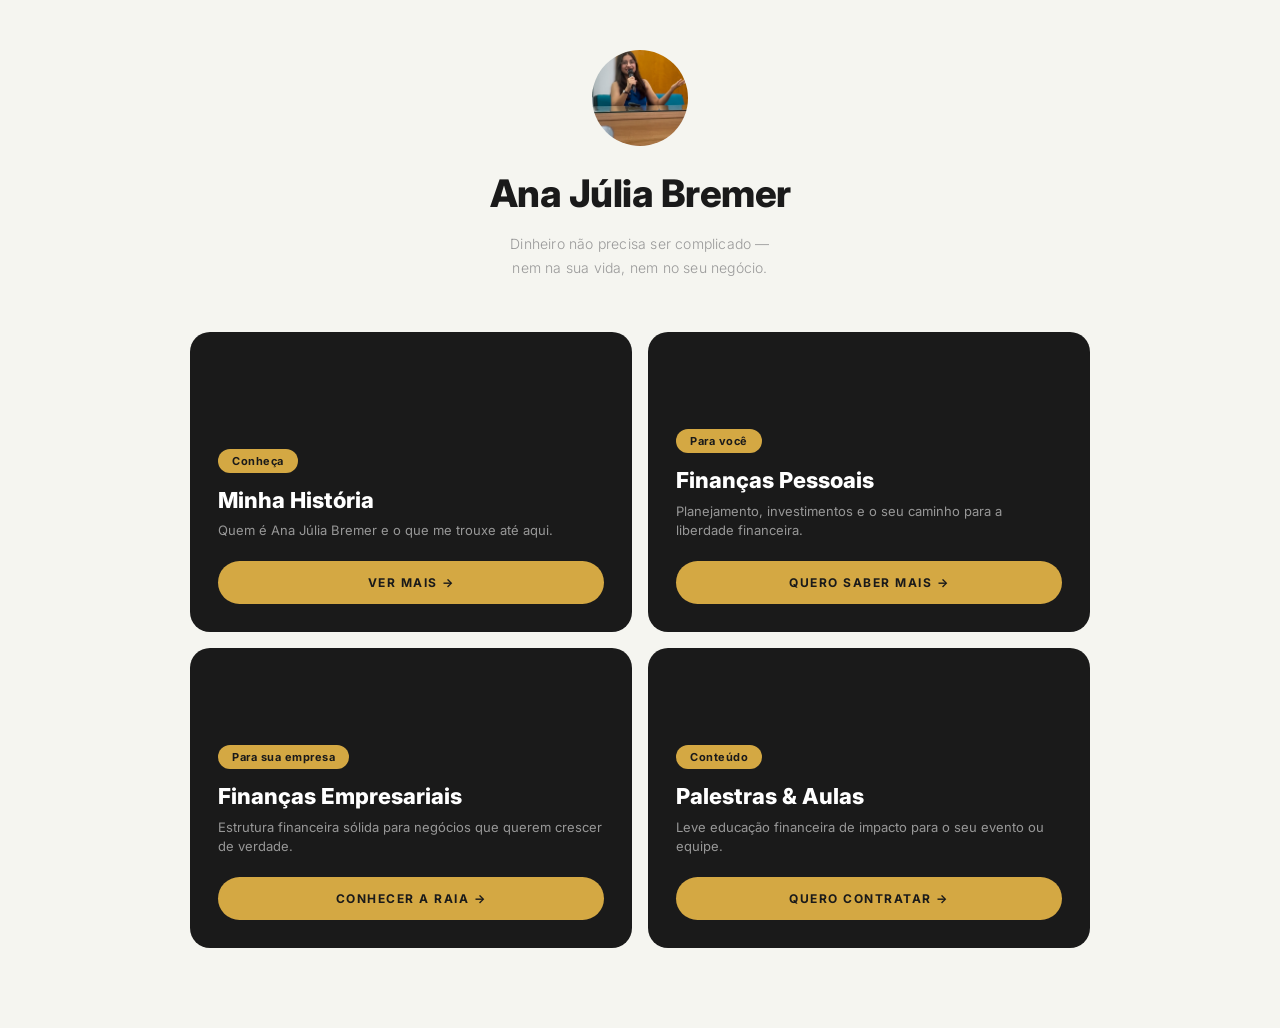
==== commit 7e8fe3b3: "Update index.html" ====
--- a/index.html
+++ b/index.html
@@ -4,15 +4,13 @@
   <meta charset="UTF-8"/>
   <meta name="viewport" content="width=device-width, initial-scale=1.0"/>
   <title>Ana Júlia Bremer</title>
-  <link href="https://fonts.googleapis.com/css2?family=Inter:wght@300;400;500;600;700;800;900&family=Playfair+Display:ital,wght@0,400;0,500;0,600;1,400;1,500&display=swap" rel="stylesheet">
+  <link href="https://fonts.googleapis.com/css2?family=Inter:wght@300;400;500;600;700;800;900&display=swap" rel="stylesheet">
   <link rel="stylesheet" href="style.css">
 </head>
 <body>
 
 <!-- ===== HOME ===== -->
 <div id="home">
-
-  <!-- Header -->
   <div class="hero">
     <div class="avatar">
       <img src="foto9.jpg" alt="Ana Júlia Bremer" />
@@ -21,9 +19,7 @@
     <p class="h-phrase">Dinheiro não precisa ser complicado —<br/>nem na sua vida, nem no seu negócio.</p>
   </div>
 
-  <!-- Cards -->
   <div class="cg">
-
     <div class="c" onclick="go('historia')">
       <div class="c-content">
         <span class="c-badge">Conheça</span>
@@ -32,7 +28,6 @@
         <div class="c-btn">VER MAIS →</div>
       </div>
     </div>
-
     <div class="c" onclick="go('pessoais')">
       <div class="c-content">
         <span class="c-badge">Para você</span>
@@ -41,7 +36,6 @@
         <div class="c-btn">QUERO SABER MAIS →</div>
       </div>
     </div>
-
     <div class="c" onclick="go('empresariais')">
       <div class="c-content">
         <span class="c-badge">Para sua empresa</span>
@@ -50,7 +44,6 @@
         <div class="c-btn">CONHECER A RAIA →</div>
       </div>
     </div>
-
     <div class="c" onclick="go('palestras')">
       <div class="c-content">
         <span class="c-badge">Conteúdo</span>
@@ -59,7 +52,6 @@
         <div class="c-btn">QUERO CONTRATAR →</div>
       </div>
     </div>
-
   </div>
 </div>
 
@@ -102,24 +94,34 @@
       </div>
     </div>
 
-    <div class="gs">
-      <div class="gh">
-        <span class="gl">Momentos</span>
-        <div class="gc">
-          <span class="gcn" id="cnt">01 / 05</span>
-          <button class="ab" onclick="mv(-1)">←</button>
-          <button class="ab" onclick="mv(1)">→</button>
-        </div>
-      </div>
-      <div class="gg" id="gg"></div>
-    </div>
-
-    <div class="sl">
-      <a href="https://www.instagram.com/julia.bremerr" target="_blank" class="sla ig">
+    <!-- ===== NOVA GALERIA ===== -->
+    <div class="gal">
+      <div class="gal-head">
+        <span class="gal-label">Momentos</span>
+        <div class="gal-nav">
+          <button class="gal-arr" id="galPrev">
+            <svg width="18" height="18" viewBox="0 0 24 24" fill="none" stroke="currentColor" stroke-width="2"><path d="M15 18l-6-6 6-6"/></svg>
+          </button>
+          <button class="gal-arr" id="galNext">
+            <svg width="18" height="18" viewBox="0 0 24 24" fill="none" stroke="currentColor" stroke-width="2"><path d="M9 18l6-6-6-6"/></svg>
+          </button>
+        </div>
+      </div>
+      <div class="gal-track-wrap">
+        <div class="gal-track" id="galTrack">
+          <!-- JS injeta -->
+        </div>
+      </div>
+      <div class="gal-dots" id="galDots"></div>
+    </div>
+
+    <!-- Redes como pílulas minimalistas -->
+    <div class="pill-links">
+      <a href="https://www.instagram.com/julia.bremerr" target="_blank" class="pill">
         <svg viewBox="0 0 24 24" fill="currentColor"><path d="M12 2.163c3.204 0 3.584.012 4.85.07 3.252.148 4.771 1.691 4.919 4.919.058 1.265.069 1.645.069 4.849 0 3.205-.012 3.584-.069 4.849-.149 3.225-1.664 4.771-4.919 4.919-1.266.058-1.644.07-4.85.07-3.204 0-3.584-.012-4.849-.07-3.26-.149-4.771-1.699-4.919-4.92-.058-1.265-.07-1.644-.07-4.849 0-3.204.013-3.583.07-4.849.149-3.227 1.664-4.771 4.919-4.919 1.266-.057 1.645-.069 4.849-.069zm0-2.163c-3.259 0-3.667.014-4.947.072-4.358.2-6.78 2.618-6.98 6.98-.059 1.281-.073 1.689-.073 4.948 0 3.259.014 3.668.072 4.948.2 4.358 2.618 6.78 6.98 6.98 1.281.058 1.689.072 4.948.072 3.259 0 3.668-.014 4.948-.072 4.354-.2 6.782-2.618 6.979-6.98.059-1.28.073-1.689.073-4.948 0-3.259-.014-3.667-.072-4.947-.196-4.354-2.617-6.78-6.979-6.98-1.281-.059-1.69-.073-4.949-.073zm0 5.838c-3.403 0-6.162 2.759-6.162 6.162s2.759 6.163 6.162 6.163 6.162-2.759 6.162-6.163c0-3.403-2.759-6.162-6.162-6.162zm0 10.162c-2.209 0-4-1.79-4-4 0-2.209 1.791-4 4-4s4 1.791 4 4c0 2.21-1.791 4-4 4zm6.406-11.845c-.796 0-1.441.645-1.441 1.44s.645 1.44 1.441 1.44c.795 0 1.439-.645 1.439-1.44s-.644-1.44-1.439-1.44z"/></svg>
         Instagram
       </a>
-      <a href="https://www.linkedin.com/in/ajuliabremer" target="_blank" class="sla li">
+      <a href="https://www.linkedin.com/in/ajuliabremer" target="_blank" class="pill">
         <svg viewBox="0 0 24 24" fill="currentColor"><path d="M20.447 20.452h-3.554v-5.569c0-1.328-.027-3.037-1.852-3.037-1.853 0-2.136 1.445-2.136 2.939v5.667H9.351V9h3.414v1.561h.046c.477-.9 1.637-1.85 3.37-1.85 3.601 0 4.267 2.37 4.267 5.455v6.286zM5.337 7.433c-1.144 0-2.063-.926-2.063-2.065 0-1.138.92-2.063 2.063-2.063 1.14 0 2.064.925 2.064 2.063 0 1.139-.925 2.065-2.064 2.065zm1.782 13.019H3.555V9h3.564v11.452zM22.225 0H1.771C.792 0 0 .774 0 1.729v20.542C0 23.227.792 24 1.771 24h20.451C23.2 24 24 23.227 24 22.271V1.729C24 .774 23.2 0 22.222 0h.003z"/></svg>
         LinkedIn
       </a>
@@ -201,11 +203,11 @@
       <p>Entre em contato e vamos conversar sobre como posso contribuir com a sua empresa, evento ou instituição.</p>
       <a href="mailto:ana.a.juliabremer@gmail.com" class="el">ana.a.juliabremer@gmail.com</a>
       <div class="cs">
-        <a href="https://www.instagram.com/julia.bremerr" target="_blank" class="sla ig">
+        <a href="https://www.instagram.com/julia.bremerr" target="_blank" class="pill dark">
           <svg viewBox="0 0 24 24" fill="currentColor"><path d="M12 2.163c3.204 0 3.584.012 4.85.07 3.252.148 4.771 1.691 4.919 4.919.058 1.265.069 1.645.069 4.849 0 3.205-.012 3.584-.069 4.849-.149 3.225-1.664 4.771-4.919 4.919-1.266.058-1.644.07-4.85.07-3.204 0-3.584-.012-4.849-.07-3.26-.149-4.771-1.699-4.919-4.92-.058-1.265-.07-1.644-.07-4.849 0-3.204.013-3.583.07-4.849.149-3.227 1.664-4.771 4.919-4.919 1.266-.057 1.645-.069 4.849-.069zm0-2.163c-3.259 0-3.667.014-4.947.072-4.358.2-6.78 2.618-6.98 6.98-.059 1.281-.073 1.689-.073 4.948 0 3.259.014 3.668.072 4.948.2 4.358 2.618 6.78 6.98 6.98 1.281.058 1.689.072 4.948.072 3.259 0 3.668-.014 4.948-.072 4.354-.2 6.782-2.618 6.979-6.98.059-1.28.073-1.689.073-4.948 0-3.259-.014-3.667-.072-4.947-.196-4.354-2.617-6.78-6.979-6.98-1.281-.059-1.69-.073-4.949-.073zm0 5.838c-3.403 0-6.162 2.759-6.162 6.162s2.759 6.163 6.162 6.163 6.162-2.759 6.162-6.163c0-3.403-2.759-6.162-6.162-6.162zm0 10.162c-2.209 0-4-1.79-4-4 0-2.209 1.791-4 4-4s4 1.791 4 4c0 2.21-1.791 4-4 4zm6.406-11.845c-.796 0-1.441.645-1.441 1.44s.645 1.44 1.441 1.44c.795 0 1.439-.645 1.439-1.44s-.644-1.44-1.439-1.44z"/></svg>
           Instagram
         </a>
-        <a href="https://www.linkedin.com/in/ajuliabremer" target="_blank" class="sla li">
+        <a href="https://www.linkedin.com/in/ajuliabremer" target="_blank" class="pill dark">
           <svg viewBox="0 0 24 24" fill="currentColor"><path d="M20.447 20.452h-3.554v-5.569c0-1.328-.027-3.037-1.852-3.037-1.853 0-2.136 1.445-2.136 2.939v5.667H9.351V9h3.414v1.561h.046c.477-.9 1.637-1.85 3.37-1.85 3.601 0 4.267 2.37 4.267 5.455v6.286zM5.337 7.433c-1.144 0-2.063-.926-2.063-2.065 0-1.138.92-2.063 2.063-2.063 1.14 0 2.064.925 2.064 2.063 0 1.139-.925 2.065-2.064 2.065zm1.782 13.019H3.555V9h3.564v11.452zM22.225 0H1.771C.792 0 0 .774 0 1.729v20.542C0 23.227.792 24 1.771 24h20.451C23.2 24 24 23.227 24 22.271V1.729C24 .774 23.2 0 22.222 0h.003z"/></svg>
           LinkedIn
         </a>
--- a/style.css
+++ b/style.css
@@ -10,50 +10,40 @@
   padding:60px 20px 80px;
 }
 
-/* --- Hero --- */
+/* --- Hero limpo --- */
 .hero{
   text-align:center;
-  margin-bottom:48px;
+  margin-bottom:52px;
 }
 .avatar{
-  width:100px;height:100px;border-radius:50%;
-  overflow:hidden;margin:0 auto 20px;
-  border:3px solid #d4a843;
-  box-shadow:0 4px 20px rgba(212,168,67,.25);
-}
-.avatar img{width:100%;height:100%;object-fit:cover}
+  width:96px;height:96px;border-radius:50%;
+  overflow:hidden;margin:-10px auto 24px;
+}
+.avatar img{
+  width:130%;height:130%;
+  object-fit:cover;
+  object-position:center top;
+  margin-left:-15%;
+  margin-top:-5%;
+}
 .h-name{
-  font-size:clamp(24px,4vw,36px);
-  font-weight:800;letter-spacing:-0.5px;margin-bottom:12px;
-}
-.h-line{
-  width:40px;height:3px;
-  background:linear-gradient(90deg,#d4a843,#c9952c);
-  border-radius:2px;margin:0 auto 14px;
+  font-size:clamp(26px,4.5vw,38px);
+  font-weight:800;letter-spacing:-0.5px;margin-bottom:16px;
 }
 .h-phrase{
-  color:#999;max-width:380px;margin:0 auto 20px;
-  font-size:13px;line-height:1.8;font-weight:400;
-  letter-spacing:0.3px;font-style:italic;
-  position:relative;padding:16px 0;
-}
-.h-phrase::before,
-.h-phrase::after{
-  content:'';display:block;width:30px;height:1.5px;
-  background:linear-gradient(90deg,transparent,#d4a843,transparent);
+  font-family:'Inter',sans-serif;
+  font-style:normal;
+  color:#999;
+  max-width:420px;
   margin:0 auto;
-}
-.h-phrase::before{margin-bottom:14px}
-.h-phrase::after{margin-top:14px}
-.h-social{display:flex;justify-content:center;gap:10px}
-.h-icon{
-  width:36px;height:36px;border-radius:50%;background:#1a1a1a;
-  display:flex;align-items:center;justify-content:center;transition:all .3s;
-}
-.h-icon svg{width:16px;height:16px;fill:#fff}
-.h-icon:hover{background:#d4a843;transform:translateY(-2px)}
-
-/* ===== CARDS ESTILO REFERÊNCIA ===== */
+  font-size:14px;
+  line-height:1.7;
+  font-weight:300;
+  letter-spacing:0.2px;
+}
+
+
+/* ===== CARDS PRETOS ===== */
 .cg{
   display:grid;
   grid-template-columns:repeat(2,1fr);
@@ -62,49 +52,33 @@
   width:100%;
 }
 .c{
-  position:relative;
+  background:#1a1a1a;
   border-radius:20px;
-  overflow:hidden;
   cursor:pointer;
-  min-height:340px;
+  min-height:300px;
   display:flex;
   flex-direction:column;
   justify-content:flex-end;
   transition:transform .3s, box-shadow .3s;
+  overflow:hidden;
 }
 .c:hover{
   transform:translateY(-4px);
   box-shadow:0 12px 40px rgba(0,0,0,.2);
 }
-.c-img{
-  position:absolute;
-  inset:0;
-  width:100%;height:100%;
-  object-fit:cover;
-  z-index:0;
-}
-.c-overlay{
-  position:absolute;
-  inset:0;
-  background:linear-gradient(to top, rgba(0,0,0,.85) 0%, rgba(0,0,0,.4) 50%, rgba(0,0,0,.15) 100%);
-  z-index:1;
-}
 .c-content{
-  position:relative;
-  z-index:2;
   padding:28px;
   color:#fff;
 }
 .c-badge{
   display:inline-block;
-  background:rgba(255,255,255,.15);
-  backdrop-filter:blur(6px);
-  border:1px solid rgba(255,255,255,.2);
+  background:#d4a843;
+  color:#1a1a1a;
   padding:5px 14px;
   border-radius:20px;
   font-size:11px;
-  font-weight:600;
-  letter-spacing:1px;
+  font-weight:700;
+  letter-spacing:0.5px;
   margin-bottom:14px;
 }
 .c-title{
@@ -115,15 +89,15 @@
 }
 .c-desc{
   font-size:13px;
-  color:rgba(255,255,255,.7);
+  color:rgba(255,255,255,.55);
   line-height:1.5;
-  margin-bottom:18px;
+  margin-bottom:20px;
 }
 .c-btn{
-  display:inline-block;
+  display:block;
   background:#d4a843;
   color:#1a1a1a;
-  padding:12px 0;
+  padding:14px 0;
   width:100%;
   text-align:center;
   border-radius:30px;
@@ -275,7 +249,7 @@
 /* ===== RESPONSIVO ===== */
 @media(max-width:700px){
   .cg{grid-template-columns:1fr}
-  .c{min-height:280px}
+  .c{min-height:240px}
   .pg{grid-template-columns:repeat(2,1fr)}
   .svg-grid{grid-template-columns:1fr}
   .gi{min-width:240px;height:260px}
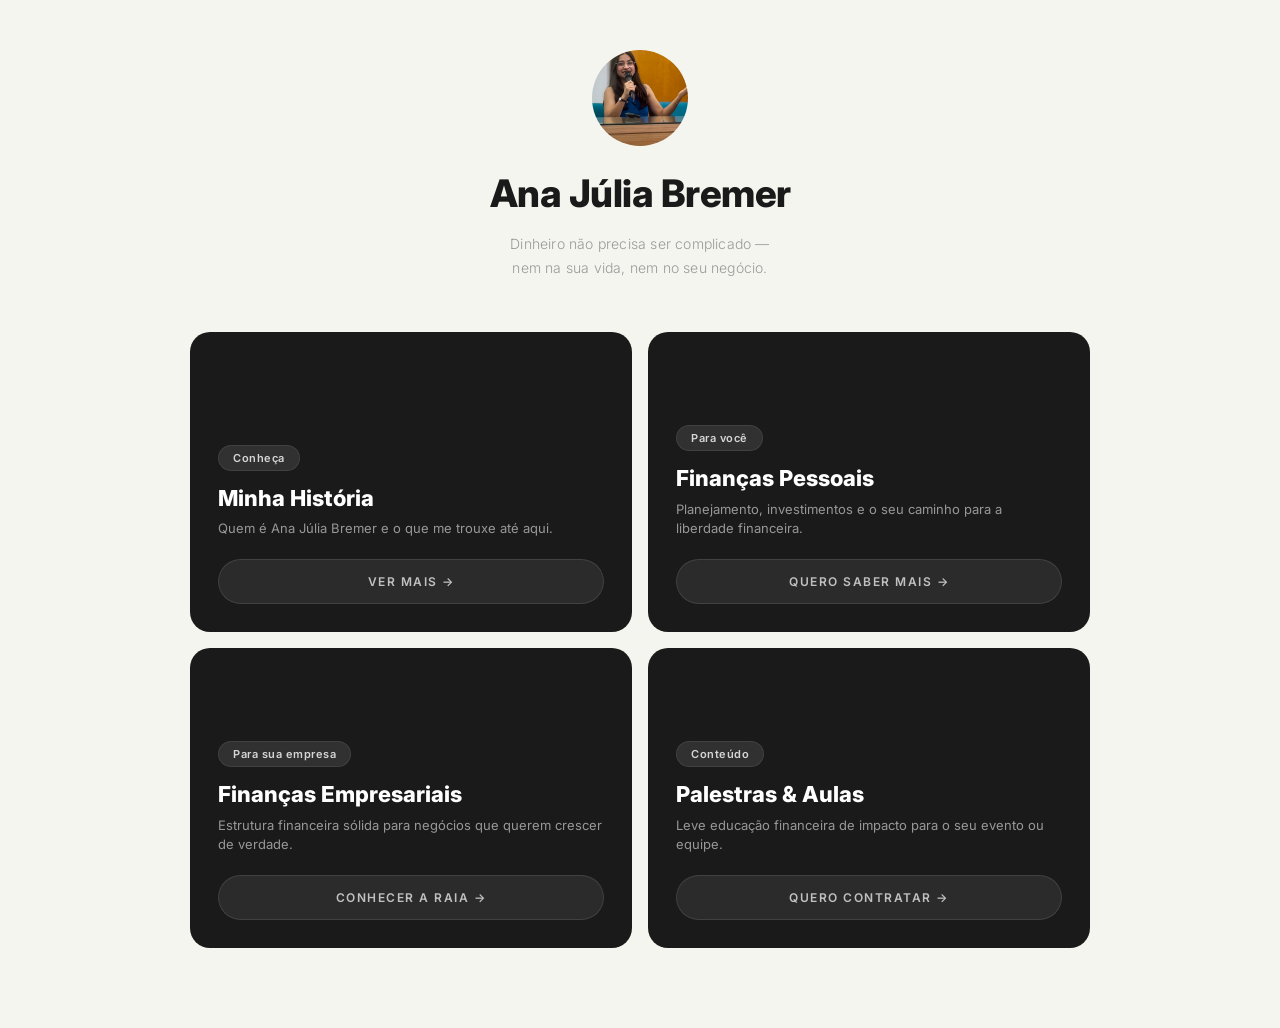
==== commit 6c7d6bae: "Update comments and div structure in index.html" ====
--- a/index.html
+++ b/index.html
@@ -94,7 +94,7 @@
       </div>
     </div>
 
-    <!-- ===== NOVA GALERIA ===== -->
+    <!-- ===== GALERIA ===== -->
     <div class="gal">
       <div class="gal-head">
         <span class="gal-label">Momentos</span>
@@ -108,14 +108,12 @@
         </div>
       </div>
       <div class="gal-track-wrap">
-        <div class="gal-track" id="galTrack">
-          <!-- JS injeta -->
-        </div>
+        <div class="gal-track" id="galTrack"></div>
       </div>
       <div class="gal-dots" id="galDots"></div>
     </div>
 
-    <!-- Redes como pílulas minimalistas -->
+    <!-- Redes -->
     <div class="pill-links">
       <a href="https://www.instagram.com/julia.bremerr" target="_blank" class="pill">
         <svg viewBox="0 0 24 24" fill="currentColor"><path d="M12 2.163c3.204 0 3.584.012 4.85.07 3.252.148 4.771 1.691 4.919 4.919.058 1.265.069 1.645.069 4.849 0 3.205-.012 3.584-.069 4.849-.149 3.225-1.664 4.771-4.919 4.919-1.266.058-1.644.07-4.85.07-3.204 0-3.584-.012-4.849-.07-3.26-.149-4.771-1.699-4.919-4.92-.058-1.265-.07-1.644-.07-4.849 0-3.204.013-3.583.07-4.849.149-3.227 1.664-4.771 4.919-4.919 1.266-.057 1.645-.069 4.849-.069zm0-2.163c-3.259 0-3.667.014-4.947.072-4.358.2-6.78 2.618-6.98 6.98-.059 1.281-.073 1.689-.073 4.948 0 3.259.014 3.668.072 4.948.2 4.358 2.618 6.78 6.98 6.98 1.281.058 1.689.072 4.948.072 3.259 0 3.668-.014 4.948-.072 4.354-.2 6.782-2.618 6.979-6.98.059-1.28.073-1.689.073-4.948 0-3.259-.014-3.667-.072-4.947-.196-4.354-2.617-6.78-6.979-6.98-1.281-.059-1.69-.073-4.949-.073zm0 5.838c-3.403 0-6.162 2.759-6.162 6.162s2.759 6.163 6.162 6.163 6.162-2.759 6.162-6.163c0-3.403-2.759-6.162-6.162-6.162zm0 10.162c-2.209 0-4-1.79-4-4 0-2.209 1.791-4 4-4s4 1.791 4 4c0 2.21-1.791 4-4 4zm6.406-11.845c-.796 0-1.441.645-1.441 1.44s.645 1.44 1.441 1.44c.795 0 1.439-.645 1.439-1.44s-.644-1.44-1.439-1.44z"/></svg>
--- a/style.css
+++ b/style.css
@@ -10,25 +10,26 @@
   padding:60px 20px 80px;
 }
 
-/* --- Hero limpo --- */
-.hero{
-  text-align:center;
-  margin-bottom:52px;
-}
+/* ===== HERO ===== */
+.hero{text-align:center;margin-bottom:52px}
 .avatar{
   width:96px;height:96px;border-radius:50%;
   overflow:hidden;margin:-10px auto 24px;
 }
 .avatar img{
-  width:130%;height:130%;
+  width:160%;height:160%;
   object-fit:cover;
   object-position:center top;
-  margin-left:-15%;
-  margin-top:-5%;
+  margin-left:-30%;
+  margin-top:-8%;
 }
 .h-name{
+  font-family:'Inter',sans-serif;
   font-size:clamp(26px,4.5vw,38px);
-  font-weight:800;letter-spacing:-0.5px;margin-bottom:16px;
+  font-weight:800;
+  letter-spacing:-0.5px;
+  margin-bottom:16px;
+  color:#1a1a1a;
 }
 .h-phrase{
   font-family:'Inter',sans-serif;
@@ -42,151 +43,186 @@
   letter-spacing:0.2px;
 }
 
-
 /* ===== CARDS PRETOS ===== */
 .cg{
-  display:grid;
-  grid-template-columns:repeat(2,1fr);
-  gap:16px;
-  max-width:900px;
-  width:100%;
+  display:grid;grid-template-columns:repeat(2,1fr);
+  gap:16px;max-width:900px;width:100%;
 }
 .c{
-  background:#1a1a1a;
-  border-radius:20px;
-  cursor:pointer;
-  min-height:300px;
-  display:flex;
-  flex-direction:column;
-  justify-content:flex-end;
-  transition:transform .3s, box-shadow .3s;
-  overflow:hidden;
-}
-.c:hover{
-  transform:translateY(-4px);
-  box-shadow:0 12px 40px rgba(0,0,0,.2);
-}
-.c-content{
-  padding:28px;
-  color:#fff;
-}
+  background:#1a1a1a;border-radius:20px;cursor:pointer;
+  min-height:300px;display:flex;flex-direction:column;
+  justify-content:flex-end;transition:transform .3s,box-shadow .3s;overflow:hidden;
+}
+.c:hover{transform:translateY(-4px);box-shadow:0 12px 40px rgba(0,0,0,.2)}
+.c-content{padding:28px;color:#fff}
+
+/* Badge transparente */
 .c-badge{
   display:inline-block;
-  background:#d4a843;
-  color:#1a1a1a;
-  padding:5px 14px;
-  border-radius:20px;
-  font-size:11px;
-  font-weight:700;
-  letter-spacing:0.5px;
-  margin-bottom:14px;
-}
-.c-title{
-  font-size:22px;
-  font-weight:800;
-  line-height:1.2;
-  margin-bottom:8px;
-}
-.c-desc{
-  font-size:13px;
-  color:rgba(255,255,255,.55);
-  line-height:1.5;
-  margin-bottom:20px;
-}
+  background:rgba(255,255,255,.1);
+  backdrop-filter:blur(8px);
+  -webkit-backdrop-filter:blur(8px);
+  color:rgba(255,255,255,.8);
+  padding:5px 14px;border-radius:20px;font-size:11px;
+  font-weight:600;letter-spacing:0.5px;margin-bottom:14px;
+  border:1px solid rgba(255,255,255,.08);
+}
+
+.c-title{font-size:22px;font-weight:800;line-height:1.2;margin-bottom:8px}
+.c-desc{font-size:13px;color:rgba(255,255,255,.55);line-height:1.5;margin-bottom:20px}
+
+/* Botão transparente com amarelo clean */
 .c-btn{
   display:block;
-  background:#d4a843;
-  color:#1a1a1a;
+  background:rgba(255,255,255,.08);
+  backdrop-filter:blur(8px);
+  -webkit-backdrop-filter:blur(8px);
+  color:rgba(255,255,255,.7);
   padding:14px 0;
-  width:100%;
-  text-align:center;
-  border-radius:30px;
-  font-size:12px;
-  font-weight:700;
-  letter-spacing:1.5px;
-  transition:background .3s;
+  width:100%;text-align:center;border-radius:30px;font-size:12px;
+  font-weight:600;letter-spacing:1.5px;
+  transition:all .3s;
+  border:1px solid rgba(255,255,255,.1);
 }
 .c:hover .c-btn{
-  background:#e6bc5a;
-}
-
-/* ===== SEÇÕES INTERNAS ===== */
+  background:rgba(255,255,255,.15);
+  color:#fff;
+  border-color:rgba(255,255,255,.2);
+}
+
+/* ===== SEÇÕES ===== */
 .sec{display:none;min-height:100vh;padding:60px 20px 80px}
 .sec.on{display:block;animation:fi .5s}
 @keyframes fi{from{opacity:0;transform:translateY(20px)}to{opacity:1;transform:none}}
 .si{max-width:720px;margin:0 auto}
 .bb{
   background:none;border:none;font:600 14px 'Inter',sans-serif;
-  cursor:pointer;color:#888;margin-bottom:32px;display:inline-block;
-  transition:color .3s;
+  cursor:pointer;color:#888;margin-bottom:32px;display:inline-block;transition:color .3s;
 }
 .bb:hover{color:#1a1a1a}
-.sb{
-  font-size:11px;font-weight:700;text-transform:uppercase;letter-spacing:3px;
-  color:#d4a843;margin-bottom:8px;
-}
+.sb{font-size:11px;font-weight:700;text-transform:uppercase;letter-spacing:3px;color:#c9a84c;margin-bottom:8px}
 .sb.bl{color:#1a6cff}
 .st{font-size:clamp(26px,5vw,42px);font-weight:800;line-height:1.15;letter-spacing:-1px;margin-bottom:32px}
 
 /* --- Citação --- */
-.hh{
-  background:linear-gradient(135deg,#1a1a1a,#2a2a2a);
-  border-radius:16px;padding:32px;margin-bottom:40px;color:#fff;
-}
+.hh{background:linear-gradient(135deg,#1a1a1a,#2a2a2a);border-radius:16px;padding:32px;margin-bottom:40px;color:#fff}
 .hht{font-size:17px;line-height:1.7;color:rgba(255,255,255,.85)}
 .hha{display:flex;align-items:center;gap:12px;margin-top:20px}
-.hhl{width:32px;height:2px;background:#d4a843}
-.hhn{font-size:13px;font-weight:600;color:#d4a843}
+.hhl{width:32px;height:2px;background:#c9a84c}
+.hhn{font-size:13px;font-weight:600;color:#c9a84c}
 
 /* --- Timeline --- */
 .htl{margin-bottom:48px}
 .ti{display:flex;gap:24px;margin-bottom:32px}
 .td{display:flex;flex-direction:column;align-items:center;padding-top:6px}
-.tdi{width:12px;height:12px;border-radius:50%;background:#d4a843}
+.tdi{width:12px;height:12px;border-radius:50%;background:#c9a84c}
 .tc{flex:1}
-.tn{font-size:11px;font-weight:700;color:#d4a843;letter-spacing:2px;margin-bottom:4px}
+.tn{font-size:11px;font-weight:700;color:#c9a84c;letter-spacing:2px;margin-bottom:4px}
 .ty{font-size:20px;font-weight:800;margin-bottom:8px}
 .tt{font-size:15px;line-height:1.7;color:#555}
-.thl{color:#d4a843}
-
-/* --- Galeria --- */
-.gs{margin-bottom:48px}
-.gh{display:flex;justify-content:space-between;align-items:center;margin-bottom:16px}
-.gl{font-size:20px;font-weight:800}
-.gc{display:flex;align-items:center;gap:12px}
-.gcn{font-size:13px;color:#888;font-weight:600}
-.ab{
-  width:36px;height:36px;border-radius:50%;border:1.5px solid #ddd;
-  background:#fff;cursor:pointer;font-size:14px;
+.thl{color:#c9a84c}
+
+/* ===== GALERIA ===== */
+.gal{margin-bottom:48px}
+.gal-head{display:flex;justify-content:space-between;align-items:center;margin-bottom:16px}
+.gal-label{font-size:20px;font-weight:800}
+.gal-nav{display:flex;gap:8px}
+.gal-arr{
+  width:36px;height:36px;border-radius:50%;border:none;
+  background:rgba(0,0,0,.06);cursor:pointer;
   display:flex;align-items:center;justify-content:center;
+  color:#1a1a1a;transition:all .3s;
+}
+.gal-arr:hover{background:rgba(0,0,0,.12)}
+
+/* Track */
+.gal-track-wrap{
+  overflow:hidden;
+  border-radius:14px;
+  margin-bottom:16px;
+  width:100%;
+}
+.gal-track{
+  display:flex;
+  gap:12px;
+  transition:transform .6s cubic-bezier(.25,.8,.25,1);
+  width:max-content;
+}
+
+/* Item */
+.gal-item{
+  position:relative;
+  flex-shrink:0;
+  border-radius:14px;
+  overflow:hidden;
+  cursor:pointer;
+  transition:all .5s cubic-bezier(.25,.8,.25,1);
+  height:320px;
+  filter:brightness(.65);
+  transform:scale(.95);
+}
+.gal-item.active{
+  filter:brightness(1);
+  transform:scale(1);
+}
+.gal-item img{width:100%;height:100%;object-fit:cover;display:block}
+
+/* Legenda */
+.gal-caption{
+  position:absolute;bottom:0;left:0;right:0;
+  padding:40px 16px 14px;
+  background:linear-gradient(to top,rgba(0,0,0,.7) 0%,transparent 100%);
+  color:#fff;font-size:12px;font-weight:500;letter-spacing:0.3px;
+}
+
+/* Barra progresso */
+.gal-progress{
+  position:absolute;bottom:0;left:0;height:3px;
+  background:#c9a84c;border-radius:0 2px 0 0;
+  width:0;transition:none;
+}
+.gal-item.active .gal-progress{
+  animation:galFill 5s linear forwards;
+}
+@keyframes galFill{from{width:0}to{width:100%}}
+
+/* Dots */
+.gal-dots{display:flex;justify-content:center;gap:6px}
+.gal-dot{
+  width:8px;height:8px;border-radius:8px;
+  background:rgba(0,0,0,.15);border:none;cursor:pointer;
+  transition:all .4s cubic-bezier(.25,.8,.25,1);
+  padding:0;
+}
+.gal-dot.active{
+  width:28px;
+  background:#c9a84c;
+}
+
+/* Pill links */
+.pill-links{display:flex;gap:10px;flex-wrap:wrap;margin-top:40px}
+.pill{
+  display:inline-flex;align-items:center;gap:7px;
+  padding:10px 20px;border-radius:30px;
+  font-size:13px;font-weight:500;color:#666;
+  border:1px solid rgba(0,0,0,.1);
   transition:all .3s;
 }
-.ab:hover{background:#1a1a1a;color:#fff;border-color:#1a1a1a}
-.gg{display:flex;gap:12px;overflow:hidden;border-radius:12px}
-.gi{
-  min-width:280px;height:320px;border-radius:12px;overflow:hidden;
-  flex-shrink:0;transition:transform .5s;
-}
-.gi img{width:100%;height:100%;object-fit:cover}
-
-/* --- Social --- */
-.sl{display:flex;gap:12px;flex-wrap:wrap;margin-top:40px}
-.sla{
-  display:inline-flex;align-items:center;gap:8px;
-  padding:12px 24px;border-radius:30px;font-size:13px;font-weight:600;
-  transition:all .3s;
-}
-.sla svg{width:18px;height:18px}
-.ig{background:#f0e6f6;color:#8a3ab9}
-.ig:hover{background:#8a3ab9;color:#fff}
-.li{background:#e6f0fa;color:#0077b5}
-.li:hover{background:#0077b5;color:#fff}
+.pill svg{width:16px;height:16px;fill:#888;transition:fill .3s}
+.pill:hover{border-color:#1a1a1a;color:#1a1a1a}
+.pill:hover svg{fill:#1a1a1a}
+.pill.dark{
+  color:rgba(255,255,255,.6);border-color:rgba(255,255,255,.15);
+}
+.pill.dark svg{fill:rgba(255,255,255,.5)}
+.pill.dark:hover{color:#fff;border-color:rgba(255,255,255,.4)}
+.pill.dark:hover svg{fill:#fff}
 
 /* --- Desc blocks --- */
 .db{
   background:linear-gradient(135deg,#1a1a1a,#2a2a2a);
-  border-radius:16px;padding:32px;margin-bottom:32px;color:rgba(255,255,255,.85);
-  font-size:15px;line-height:1.8;
+  border-radius:16px;padding:32px;margin-bottom:32px;
+  color:rgba(255,255,255,.85);font-size:15px;line-height:1.8;
 }
 .db.bl{background:linear-gradient(135deg,#0a1628,#1a2a4a)}
 .ss{font-size:15px;color:#666;line-height:1.7;margin-bottom:32px}
@@ -194,24 +230,17 @@
 /* --- Serviço cards --- */
 .svg-grid{display:grid;grid-template-columns:repeat(auto-fit,minmax(200px,1fr));gap:16px}
 .sc{
-  display:block;
-  background:#fff;border:1.5px solid #eee;border-radius:16px;padding:28px;
-  transition:all .3s;cursor:pointer;
-}
-.sc:hover{border-color:#d4a843;transform:translateY(-2px)}
-.scb{
-  font-size:10px;font-weight:700;text-transform:uppercase;letter-spacing:2px;
-  color:#d4a843;margin-bottom:12px;
-}
+  display:block;background:#fff;border:1.5px solid #eee;
+  border-radius:16px;padding:28px;transition:all .3s;cursor:pointer;
+}
+.sc:hover{border-color:#c9a84c;transform:translateY(-2px)}
+.scb{font-size:10px;font-weight:700;text-transform:uppercase;letter-spacing:2px;color:#c9a84c;margin-bottom:12px}
 .sc h3{font-size:18px;font-weight:800;margin-bottom:8px}
 .sc p{font-size:13px;color:#888;line-height:1.6;margin-bottom:16px}
-.sa{font-size:11px;font-weight:700;letter-spacing:1px;color:#d4a843}
+.sa{font-size:11px;font-weight:700;letter-spacing:1px;color:#c9a84c}
 
 /* --- RAIA --- */
-.rb{
-  background:linear-gradient(135deg,#0a1628,#1a2a4a);
-  border-radius:16px;padding:36px;color:#fff;margin-top:32px;
-}
+.rb{background:linear-gradient(135deg,#0a1628,#1a2a4a);border-radius:16px;padding:36px;color:#fff;margin-top:32px}
 .rt{font-size:28px;font-weight:900;letter-spacing:4px;color:#fff;margin-bottom:8px}
 .rd{width:40px;height:3px;background:#4a9eff;margin-bottom:16px;border-radius:2px}
 .rb p{font-size:15px;line-height:1.7;color:rgba(255,255,255,.8);margin-bottom:24px}
@@ -225,32 +254,51 @@
 .br:hover,.bgr:hover{opacity:.8}
 
 /* --- Palestras --- */
-.pg{
-  display:grid;grid-template-columns:repeat(3,1fr);gap:12px;margin-bottom:40px;
-}
+.pg{display:grid;grid-template-columns:repeat(3,1fr);gap:12px;margin-bottom:40px}
 .pp{
   aspect-ratio:1;border-radius:12px;overflow:hidden;background:#e8e8e3;
   display:flex;align-items:center;justify-content:center;font-size:32px;
 }
 .pp img{width:100%;height:100%;object-fit:cover}
 
-/* --- CTA contato --- */
-.cx{
-  background:#1a1a1a;border-radius:16px;padding:40px;text-align:center;color:#fff;
-}
+/* --- CTA --- */
+.cx{background:#1a1a1a;border-radius:16px;padding:40px;text-align:center;color:#fff}
 .cx h3{font-size:24px;font-weight:800;margin-bottom:12px}
 .cx p{color:rgba(255,255,255,.7);font-size:14px;margin-bottom:20px}
-.el{
-  display:inline-block;color:#d4a843;font-weight:600;font-size:14px;
-  margin-bottom:24px;
-}
-.cs{display:flex;justify-content:center;gap:12px}
+.el{display:inline-block;color:#c9a84c;font-weight:600;font-size:14px;margin-bottom:24px}
+.cs{display:flex;justify-content:center;gap:10px}
 
 /* ===== RESPONSIVO ===== */
 @media(max-width:700px){
-  .cg{grid-template-columns:1fr}
-  .c{min-height:240px}
+  #home{padding:40px 16px 60px}
+  .cg{grid-template-columns:1fr;gap:12px}
+  .c{min-height:220px}
+  .c-content{padding:22px}
+  .c-title{font-size:20px}
+  .c-desc{font-size:12px;margin-bottom:16px}
+
+  .sec{padding:40px 16px 60px}
+  .hh{padding:24px}
+  .hht{font-size:15px}
+
+  /* Galeria mobile */
+  .gal-item{height:240px}
+  .gal-caption{font-size:11px;padding:30px 12px 10px}
+
+  /* Pill links menores no mobile */
+  .pill-links{gap:8px}
+  .pill{padding:8px 14px;font-size:11px;gap:5px}
+  .pill svg{width:13px;height:13px}
+  .pill.dark{padding:8px 14px;font-size:11px}
+  .pill.dark svg{width:13px;height:13px}
+
   .pg{grid-template-columns:repeat(2,1fr)}
   .svg-grid{grid-template-columns:1fr}
-  .gi{min-width:240px;height:260px}
-}
+
+  .cx{padding:28px 20px}
+  .cx h3{font-size:20px}
+  .cs{flex-wrap:wrap}
+
+  .rb{padding:28px 20px}
+  .rt{font-size:22px}
+}
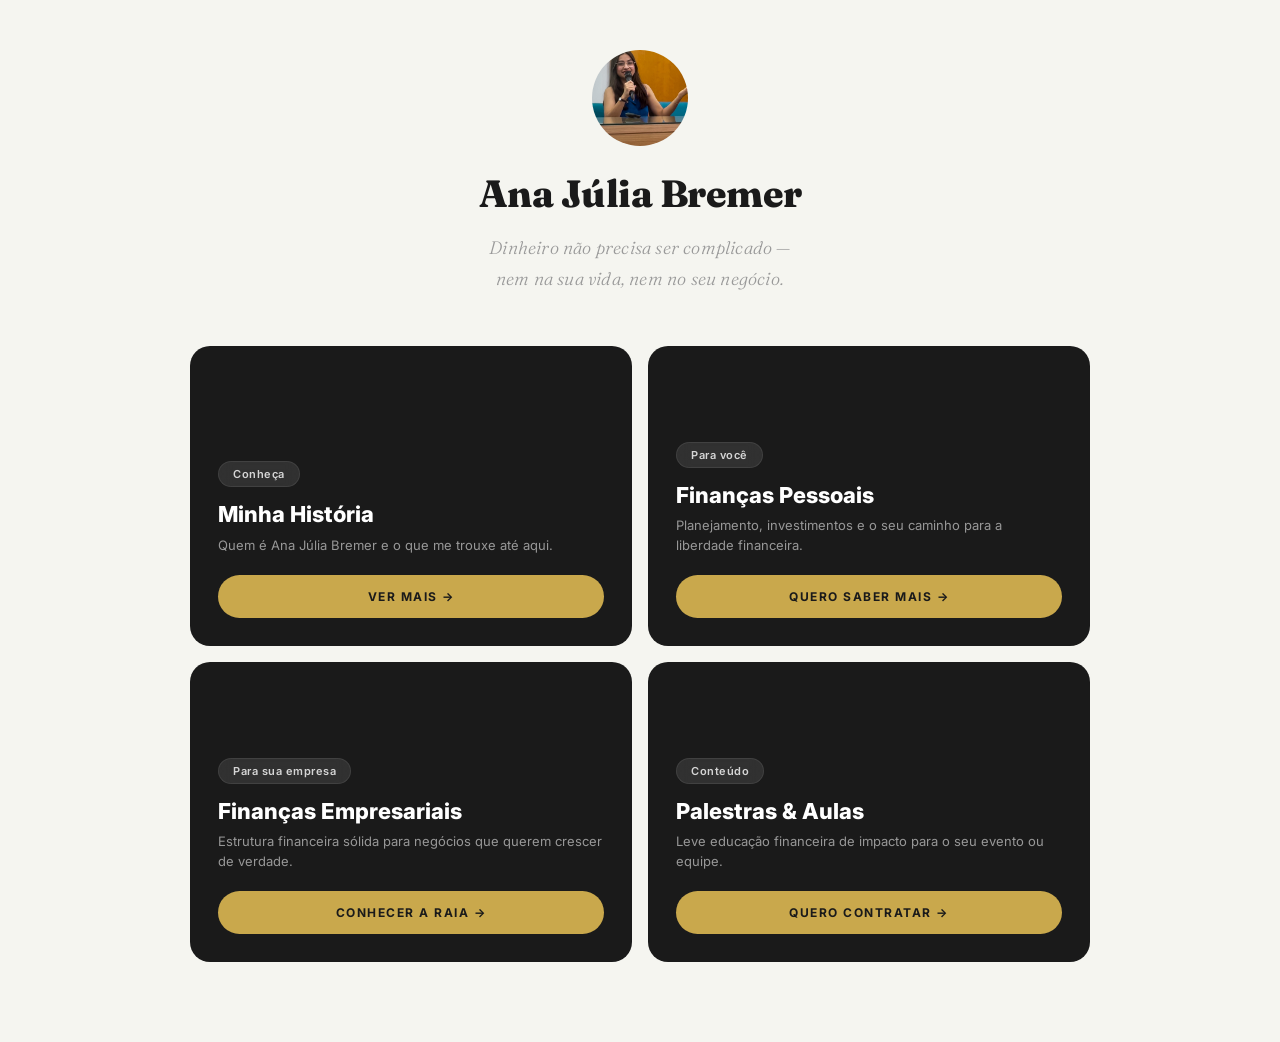
==== commit cf5b4ede: "Update index.html" ====
--- a/index.html
+++ b/index.html
@@ -4,7 +4,7 @@
   <meta charset="UTF-8"/>
   <meta name="viewport" content="width=device-width, initial-scale=1.0"/>
   <title>Ana Júlia Bremer</title>
-  <link href="https://fonts.googleapis.com/css2?family=Inter:wght@300;400;500;600;700;800;900&display=swap" rel="stylesheet">
+  <link href="https://fonts.googleapis.com/css2?family=Fraunces:ital,opsz,wght@0,9..144,300;400;500;600;700;800;900;1,9..144,300;400;500;600;700;800;900&family=Inter:wght@300;400;500;600;700;800;900&display=swap" rel="stylesheet">
   <link rel="stylesheet" href="style.css">
 </head>
 <body>
--- a/style.css
+++ b/style.css
@@ -24,20 +24,20 @@
   margin-top:-8%;
 }
 .h-name{
-  font-family:'Inter',sans-serif;
-  font-size:clamp(26px,4.5vw,38px);
+  font-family:'Fraunces',serif;
+  font-size:38px;
   font-weight:800;
   letter-spacing:-0.5px;
   margin-bottom:16px;
   color:#1a1a1a;
 }
 .h-phrase{
-  font-family:'Inter',sans-serif;
-  font-style:normal;
+  font-family:'Fraunces',serif;
+  font-style:italic;
   color:#999;
   max-width:420px;
   margin:0 auto;
-  font-size:14px;
+  font-size:18px;
   line-height:1.7;
   font-weight:300;
   letter-spacing:0.2px;
@@ -71,23 +71,20 @@
 .c-title{font-size:22px;font-weight:800;line-height:1.2;margin-bottom:8px}
 .c-desc{font-size:13px;color:rgba(255,255,255,.55);line-height:1.5;margin-bottom:20px}
 
-/* Botão transparente com amarelo clean */
+/* Botão amarelo clean */
 .c-btn{
   display:block;
-  background:rgba(255,255,255,.08);
-  backdrop-filter:blur(8px);
-  -webkit-backdrop-filter:blur(8px);
-  color:rgba(255,255,255,.7);
+  background:#c9a84c;
+  color:#1a1a1a;
   padding:14px 0;
   width:100%;text-align:center;border-radius:30px;font-size:12px;
-  font-weight:600;letter-spacing:1.5px;
+  font-weight:700;letter-spacing:1.5px;
   transition:all .3s;
-  border:1px solid rgba(255,255,255,.1);
+  border:none;
 }
 .c:hover .c-btn{
-  background:rgba(255,255,255,.15);
-  color:#fff;
-  border-color:rgba(255,255,255,.2);
+  background:#d4b55a;
+  color:#1a1a1a;
 }
 
 /* ===== SEÇÕES ===== */
@@ -271,6 +268,10 @@
 /* ===== RESPONSIVO ===== */
 @media(max-width:700px){
   #home{padding:40px 16px 60px}
+
+  .h-name{font-size:30px}
+  .h-phrase{font-size:15px}
+
   .cg{grid-template-columns:1fr;gap:12px}
   .c{min-height:220px}
   .c-content{padding:22px}
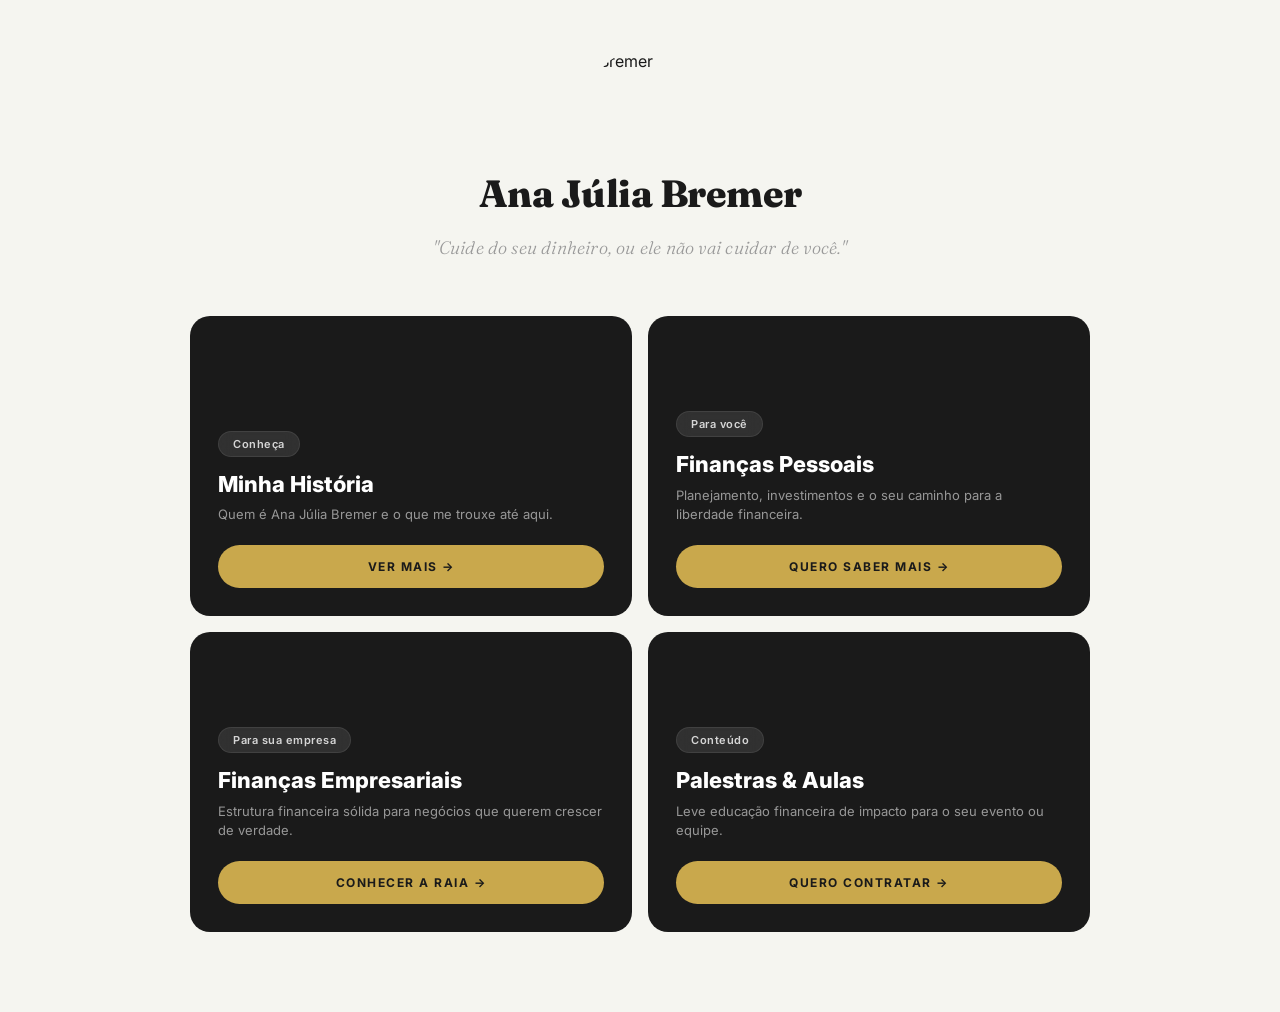
==== commit 01180f46: "Update index.html" ====
--- a/index.html
+++ b/index.html
@@ -1,110 +1,117 @@
 <!DOCTYPE html>
 <html lang="pt-BR">
 <head>
-  <meta charset="UTF-8"/>
-  <meta name="viewport" content="width=device-width, initial-scale=1.0"/>
+  <meta charset="UTF-8">
+  <meta name="viewport" content="width=device-width,initial-scale=1.0">
   <title>Ana Júlia Bremer</title>
-  <link href="https://fonts.googleapis.com/css2?family=Fraunces:ital,opsz,wght@0,9..144,300;400;500;600;700;800;900;1,9..144,300;400;500;600;700;800;900&family=Inter:wght@300;400;500;600;700;800;900&display=swap" rel="stylesheet">
+  <link rel="preconnect" href="https://fonts.googleapis.com">
+  <link href="https://fonts.googleapis.com/css2?family=Inter:wght@400;500;600;700;800;900&family=Fraunces:ital,wght@0,700;0,800;1,300;1,400&display=swap" rel="stylesheet">
   <link rel="stylesheet" href="style.css">
 </head>
 <body>
 
-<!-- ===== HOME ===== -->
-<div id="home">
+<!-- ========== HOME ========== -->
+<section id="home">
   <div class="hero">
-    <div class="avatar">
-      <img src="foto9.jpg" alt="Ana Júlia Bremer" />
-    </div>
+    <div class="avatar"><img src="foto-perfil.jpg" alt="Ana Júlia Bremer"></div>
     <h1 class="h-name">Ana Júlia Bremer</h1>
-    <p class="h-phrase">Dinheiro não precisa ser complicado —<br/>nem na sua vida, nem no seu negócio.</p>
+    <p class="h-phrase">"Cuide do seu dinheiro, ou ele não vai cuidar de você."</p>
   </div>
 
   <div class="cg">
+    <!-- Card 1 — Minha História -->
     <div class="c" onclick="go('historia')">
       <div class="c-content">
         <span class="c-badge">Conheça</span>
-        <h3 class="c-title">Minha História</h3>
+        <h2 class="c-title">Minha História</h2>
         <p class="c-desc">Quem é Ana Júlia Bremer e o que me trouxe até aqui.</p>
-        <div class="c-btn">VER MAIS →</div>
-      </div>
-    </div>
-    <div class="c" onclick="go('pessoais')">
+        <span class="c-btn">VER MAIS →</span>
+      </div>
+    </div>
+
+    <!-- Card 2 — Finanças Pessoais -->
+    <div class="c" onclick="go('financas')">
       <div class="c-content">
         <span class="c-badge">Para você</span>
-        <h3 class="c-title">Finanças Pessoais</h3>
+        <h2 class="c-title">Finanças Pessoais</h2>
         <p class="c-desc">Planejamento, investimentos e o seu caminho para a liberdade financeira.</p>
-        <div class="c-btn">QUERO SABER MAIS →</div>
-      </div>
-    </div>
-    <div class="c" onclick="go('empresariais')">
+        <span class="c-btn">QUERO SABER MAIS →</span>
+      </div>
+    </div>
+
+    <!-- Card 3 — Finanças Empresariais -->
+    <div class="c" onclick="go('empresarial')">
       <div class="c-content">
         <span class="c-badge">Para sua empresa</span>
-        <h3 class="c-title">Finanças Empresariais</h3>
+        <h2 class="c-title">Finanças Empresariais</h2>
         <p class="c-desc">Estrutura financeira sólida para negócios que querem crescer de verdade.</p>
-        <div class="c-btn">CONHECER A RAIA →</div>
-      </div>
-    </div>
+        <span class="c-btn">CONHECER A RAIA →</span>
+      </div>
+    </div>
+
+    <!-- Card 4 — Palestras & Aulas -->
     <div class="c" onclick="go('palestras')">
       <div class="c-content">
         <span class="c-badge">Conteúdo</span>
-        <h3 class="c-title">Palestras & Aulas</h3>
+        <h2 class="c-title">Palestras & Aulas</h2>
         <p class="c-desc">Leve educação financeira de impacto para o seu evento ou equipe.</p>
-        <div class="c-btn">QUERO CONTRATAR →</div>
-      </div>
-    </div>
-  </div>
-</div>
-
-<!-- ===== MINHA HISTÓRIA ===== -->
-<div id="historia" class="sec">
-  <div class="si">
-    <button class="bb" onclick="bk()">← Voltar</button>
-    <div class="sb">Minha História</div>
-    <h2 class="st">De onde eu vim e<br/>para onde estou indo</h2>
-
+        <span class="c-btn">QUERO CONTRATAR →</span>
+      </div>
+    </div>
+  </div>
+</section>
+
+<!-- ========== MINHA HISTÓRIA ========== -->
+<section id="historia" class="sec">
+  <div class="si">
+    <button class="bb" onclick="back()">← Voltar</button>
+    <p class="sb">SOBRE MIM</p>
+    <h2 class="st">Minha História</h2>
+
+    <!-- Citação -->
     <div class="hh">
-      <p class="hht">Dinheiro sempre foi sobre <strong>liberdade</strong> pra mim. Quando percebi que poderia ajudar pessoas a alcançarem os seus sonhos dando educação financeira, decidi que <strong>precisava falar sobre isso.</strong></p>
-      <div class="hha"><div class="hhl"></div><span class="hhn">Ana Júlia Bremer</span></div>
-    </div>
-
+      <p class="hht">"O dinheiro não muda quem você é — ele amplifica. Se você não sabe cuidar de pouco, não vai saber cuidar de muito."</p>
+      <div class="hha">
+        <div class="hhl"></div>
+        <span class="hhn">Ana Júlia Bremer</span>
+      </div>
+    </div>
+
+    <!-- Timeline -->
     <div class="htl">
       <div class="ti">
         <div class="td"><div class="tdi"></div></div>
         <div class="tc">
-          <div class="tn">01</div>
-          <div class="ty">O começo</div>
-          <div class="tt">Desde criança eu era cheia de sonhos, queria viajar, ter coisas, experimentar tudo. Um dia pedi um videogame para a minha mãe e ela disse que não tinha dinheiro. Mas me disse uma coisa que mudou tudo: <strong><span class="thl">"Se você juntar dinheiro, você consegue comprar."</span></strong><br/><br/>Juntei. Comprei. E nunca mais parei de querer entender como esse tal de dinheiro funcionava.</div>
+          <p class="tn">O INÍCIO</p>
+          <h3 class="ty">De curiosa a apaixonada</h3>
+          <p class="tt">Desde cedo eu era aquela que perguntava: <em>"Mas por que custa isso?"</em>. Minha relação com dinheiro começou com curiosidade, virou estudo e se transformou em propósito.</p>
         </div>
       </div>
       <div class="ti">
         <div class="td"><div class="tdi"></div></div>
         <div class="tc">
-          <div class="tn">02</div>
-          <div class="ty">A virada</div>
-          <div class="tt">Comecei a trabalhar cedo, vendi doce na rua, cuidei do Instagram de empresas, estagiei numa contabilidade. Cada centavo que entrava, <strong>70% ia direto para educação:</strong> cursos, livros, aulas.<br/><br/>Fui percebendo que saber sobre dinheiro não era só para quem quer ficar rico, é sobre <strong><span class="thl">quem quer viver bem.</span></strong> Aí comecei a querer ensinar sobre dinheiro para todo mundo. E foi assim que minha escola da época me chamou para dar aula de finanças para os alunos do ensino médio. E foi aí que as coisas começaram a acontecer.</div>
+          <p class="tn">A VIRADA</p>
+          <h3 class="ty">Quando tudo mudou</h3>
+          <p class="tt">Percebi que a maioria das pessoas não tinha acesso a uma educação financeira real — prática, humana e sem termos complicados. Decidi ser a ponte.</p>
         </div>
       </div>
       <div class="ti">
         <div class="td"><div class="tdi"></div></div>
         <div class="tc">
-          <div class="tn">03</div>
-          <div class="ty">Hoje</div>
-          <div class="tt">Hoje cuido das finanças de pessoas e empresas, e dou aulas e palestras por aí. Tudo com uma ideia só: <strong><span class="thl">dinheiro não precisa ser complicado.</span></strong><br/><br/>Sem siglas que ninguém entende, sem economês, sem fórmula mágica. Do planejamento pessoal até o financeiro de uma empresa, a proposta é a mesma: <strong>ser simples.</strong></div>
-        </div>
-      </div>
-    </div>
-
-    <!-- ===== GALERIA ===== -->
-    <div class="gal">
+          <p class="tn">HOJE</p>
+          <h3 class="ty">Missão em movimento</h3>
+          <p class="tt">Ajudo pessoas e empresas a organizarem suas finanças, construírem patrimônio e viverem com mais tranquilidade. Porque <span class="thl">dinheiro bom é dinheiro que trabalha pra você.</span></p>
+        </div>
+      </div>
+    </div>
+
+    <!-- Galeria Momentos -->
+    <div class="gal" id="galMomentos">
       <div class="gal-head">
         <span class="gal-label">Momentos</span>
         <div class="gal-nav">
-          <button class="gal-arr" id="galPrev">
-            <svg width="18" height="18" viewBox="0 0 24 24" fill="none" stroke="currentColor" stroke-width="2"><path d="M15 18l-6-6 6-6"/></svg>
-          </button>
-          <button class="gal-arr" id="galNext">
-            <svg width="18" height="18" viewBox="0 0 24 24" fill="none" stroke="currentColor" stroke-width="2"><path d="M9 18l6-6-6-6"/></svg>
-          </button>
+          <button class="gal-arr" onclick="galMove(-1)">‹</button>
+          <button class="gal-arr" onclick="galMove(1)">›</button>
         </div>
       </div>
       <div class="gal-track-wrap">
@@ -113,106 +120,132 @@
       <div class="gal-dots" id="galDots"></div>
     </div>
 
-    <!-- Redes -->
+    <!-- Links -->
     <div class="pill-links">
-      <a href="https://www.instagram.com/julia.bremerr" target="_blank" class="pill">
-        <svg viewBox="0 0 24 24" fill="currentColor"><path d="M12 2.163c3.204 0 3.584.012 4.85.07 3.252.148 4.771 1.691 4.919 4.919.058 1.265.069 1.645.069 4.849 0 3.205-.012 3.584-.069 4.849-.149 3.225-1.664 4.771-4.919 4.919-1.266.058-1.644.07-4.85.07-3.204 0-3.584-.012-4.849-.07-3.26-.149-4.771-1.699-4.919-4.92-.058-1.265-.07-1.644-.07-4.849 0-3.204.013-3.583.07-4.849.149-3.227 1.664-4.771 4.919-4.919 1.266-.057 1.645-.069 4.849-.069zm0-2.163c-3.259 0-3.667.014-4.947.072-4.358.2-6.78 2.618-6.98 6.98-.059 1.281-.073 1.689-.073 4.948 0 3.259.014 3.668.072 4.948.2 4.358 2.618 6.78 6.98 6.98 1.281.058 1.689.072 4.948.072 3.259 0 3.668-.014 4.948-.072 4.354-.2 6.782-2.618 6.979-6.98.059-1.28.073-1.689.073-4.948 0-3.259-.014-3.667-.072-4.947-.196-4.354-2.617-6.78-6.979-6.98-1.281-.059-1.69-.073-4.949-.073zm0 5.838c-3.403 0-6.162 2.759-6.162 6.162s2.759 6.163 6.162 6.163 6.162-2.759 6.162-6.163c0-3.403-2.759-6.162-6.162-6.162zm0 10.162c-2.209 0-4-1.79-4-4 0-2.209 1.791-4 4-4s4 1.791 4 4c0 2.21-1.791 4-4 4zm6.406-11.845c-.796 0-1.441.645-1.441 1.44s.645 1.44 1.441 1.44c.795 0 1.439-.645 1.439-1.44s-.644-1.44-1.439-1.44z"/></svg>
+      <a href="https://instagram.com/anajuliabremer" target="_blank" class="pill">
+        <svg viewBox="0 0 24 24"><path d="M7.75 2h8.5A5.75 5.75 0 0 1 22 7.75v8.5A5.75 5.75 0 0 1 16.25 22h-8.5A5.75 5.75 0 0 1 2 16.25v-8.5A5.75 5.75 0 0 1 7.75 2Zm0 1.5A4.25 4.25 0 0 0 3.5 7.75v8.5A4.25 4.25 0 0 0 7.75 20.5h8.5a4.25 4.25 0 0 0 4.25-4.25v-8.5A4.25 4.25 0 0 0 16.25 3.5ZM12 7a5 5 0 1 1 0 10 5 5 0 0 1 0-10Zm0 1.5a3.5 3.5 0 1 0 0 7 3.5 3.5 0 0 0 0-7Zm5.25-2.5a1 1 0 1 1 0 2 1 1 0 0 1 0-2Z"/></svg>
         Instagram
       </a>
-      <a href="https://www.linkedin.com/in/ajuliabremer" target="_blank" class="pill">
-        <svg viewBox="0 0 24 24" fill="currentColor"><path d="M20.447 20.452h-3.554v-5.569c0-1.328-.027-3.037-1.852-3.037-1.853 0-2.136 1.445-2.136 2.939v5.667H9.351V9h3.414v1.561h.046c.477-.9 1.637-1.85 3.37-1.85 3.601 0 4.267 2.37 4.267 5.455v6.286zM5.337 7.433c-1.144 0-2.063-.926-2.063-2.065 0-1.138.92-2.063 2.063-2.063 1.14 0 2.064.925 2.064 2.063 0 1.139-.925 2.065-2.064 2.065zm1.782 13.019H3.555V9h3.564v11.452zM22.225 0H1.771C.792 0 0 .774 0 1.729v20.542C0 23.227.792 24 1.771 24h20.451C23.2 24 24 23.227 24 22.271V1.729C24 .774 23.2 0 22.222 0h.003z"/></svg>
+      <a href="https://linkedin.com/in/anajuliabremer" target="_blank" class="pill">
+        <svg viewBox="0 0 24 24"><path d="M19 3a2 2 0 0 1 2 2v14a2 2 0 0 1-2 2H5a2 2 0 0 1-2-2V5a2 2 0 0 1 2-2h14m-.5 15.5v-5.3a3.26 3.26 0 0 0-3.26-3.26c-.85 0-1.84.52-2.32 1.3v-1.11h-2.79v8.37h2.79v-4.93c0-.77.62-1.4 1.39-1.4a1.4 1.4 0 0 1 1.4 1.4v4.93h2.79M6.88 8.56a1.68 1.68 0 0 0 1.68-1.68c0-.93-.75-1.69-1.68-1.69a1.69 1.69 0 0 0-1.69 1.69c0 .93.76 1.68 1.69 1.68m1.39 9.94v-8.37H5.5v8.37h2.77Z"/></svg>
         LinkedIn
       </a>
     </div>
   </div>
-</div>
-
-<!-- ===== FINANÇAS PESSOAIS ===== -->
-<div id="pessoais" class="sec">
-  <div class="si">
-    <button class="bb" onclick="bk()">← Voltar</button>
-    <div class="sb">Para Você</div>
-    <h2 class="st">Você merece ter<br/>clareza com o dinheiro</h2>
+</section>
+
+<!-- ========== FINANÇAS PESSOAIS ========== -->
+<section id="financas" class="sec">
+  <div class="si">
+    <button class="bb" onclick="back()">← Voltar</button>
+    <p class="sb">PARA VOCÊ</p>
+    <h2 class="st">Finanças Pessoais</h2>
+
     <div class="db">
-      <p>Sabe aquela sensação de trabalhar muito, ver o dinheiro entrar... e mesmo assim <strong>nunca sobrar?</strong> De chegar no fim do mês sem entender para onde foi tudo? De querer investir mas não saber por onde começar?<br/><br/>Você não está sozinha. <strong>E isso tem solução.</strong></p>
-    </div>
-    <p class="ss">Meu método une organização, consciência e estratégia para que o dinheiro pare de ser fonte de ansiedade e vire ferramenta de liberdade.</p>
+      <p>Meu trabalho é traduzir o mundo financeiro para a sua realidade. Sem termos difíceis, sem fórmulas mágicas — só estratégia real para você tomar o controle do seu dinheiro.</p>
+    </div>
+
+    <p class="ss">Seja para sair das dívidas, começar a investir ou organizar sua vida financeira do zero, eu te ajudo a criar um plano que funciona <strong>para você</strong>.</p>
+
     <div class="svg-grid">
-      <a href="https://www.instagram.com/julia.bremerr" target="_blank" class="sc">
-        <div class="scb">Planejamento</div>
-        <h3>Organize sua vida financeira</h3>
-        <p>Saia do caos, quite dívidas e tenha um plano que funciona na vida real.</p>
-        <div class="sa">QUERO ME INSCREVER →</div>
+      <div class="sc">
+        <p class="scb">ORGANIZAÇÃO</p>
+        <h3>Planejamento Financeiro</h3>
+        <p>Do diagnóstico ao plano de ação — cada real no lugar certo.</p>
+        <span class="sa">SAIBA MAIS →</span>
+      </div>
+      <div class="sc">
+        <p class="scb">CRESCIMENTO</p>
+        <h3>Investimentos</h3>
+        <p>Aprenda a fazer o dinheiro trabalhar para você, do básico ao avançado.</p>
+        <span class="sa">SAIBA MAIS →</span>
+      </div>
+      <div class="sc">
+        <p class="scb">LIBERDADE</p>
+        <h3>Independência Financeira</h3>
+        <p>Construa patrimônio e viva com mais tranquilidade e escolhas.</p>
+        <span class="sa">SAIBA MAIS →</span>
+      </div>
+    </div>
+
+    <!-- CTA -->
+    <div class="cx" style="margin-top:40px">
+      <h3>Vamos começar?</h3>
+      <p>O primeiro passo é uma conversa. Me chama e vamos desenhar o seu plano.</p>
+      <a href="https://wa.me/5500000000000" target="_blank" class="el">WhatsApp →</a>
+    </div>
+  </div>
+</section>
+
+<!-- ========== FINANÇAS EMPRESARIAIS ========== -->
+<section id="empresarial" class="sec">
+  <div class="si">
+    <button class="bb" onclick="back()">← Voltar</button>
+    <p class="sb bl">PARA SUA EMPRESA</p>
+    <h2 class="st">Finanças Empresariais</h2>
+
+    <div class="db bl">
+      <p>Muitos negócios faturam bem, mas não lucram. Meu papel é criar estrutura financeira real — para você saber exatamente para onde vai cada centavo e tomar decisões com segurança.</p>
+    </div>
+
+    <p class="ss">Da precificação ao fluxo de caixa, da análise de custos ao planejamento de crescimento. Finanças empresariais com clareza e estratégia.</p>
+
+    <!-- RAIA -->
+    <div class="rb">
+      <h3 class="rt">RAIA</h3>
+      <div class="rd"></div>
+      <p>A RAIA é minha consultoria financeira para empresas. Nasceu da vontade de levar inteligência financeira para negócios que querem crescer com pé no chão e visão de futuro.</p>
+      <p>Diagnóstico financeiro, reestruturação, planejamento estratégico e acompanhamento contínuo.</p>
+      <div class="rbs">
+        <a href="https://wa.me/5500000000000" target="_blank" class="br">FALAR COM A RAIA →</a>
+        <a href="#" class="bgr">CONHECER SERVIÇOS →</a>
+      </div>
+    </div>
+
+    <!-- Links -->
+    <div class="pill-links" style="margin-top:32px">
+      <a href="https://instagram.com/raia" target="_blank" class="pill dark" style="border-color:rgba(0,0,0,.15);color:#666">
+        <svg viewBox="0 0 24 24"><path d="M7.75 2h8.5A5.75 5.75 0 0 1 22 7.75v8.5A5.75 5.75 0 0 1 16.25 22h-8.5A5.75 5.75 0 0 1 2 16.25v-8.5A5.75 5.75 0 0 1 7.75 2Zm0 1.5A4.25 4.25 0 0 0 3.5 7.75v8.5A4.25 4.25 0 0 0 7.75 20.5h8.5a4.25 4.25 0 0 0 4.25-4.25v-8.5A4.25 4.25 0 0 0 16.25 3.5ZM12 7a5 5 0 1 1 0 10 5 5 0 0 1 0-10Zm0 1.5a3.5 3.5 0 1 0 0 7 3.5 3.5 0 0 0 0-7Zm5.25-2.5a1 1 0 1 1 0 2 1 1 0 0 1 0-2Z"/></svg>
+        @raia
       </a>
-      <a href="https://www.instagram.com/julia.bremerr" target="_blank" class="sc">
-        <div class="scb">Investimentos</div>
-        <h3>Cuide da sua carteira</h3>
-        <p>Faça seu dinheiro trabalhar com estratégia, segurança e rentabilidade real.</p>
-        <div class="sa">QUERO ME INSCREVER →</div>
-      </a>
-      <div class="sc" style="cursor:default;opacity:.6">
-        <div class="scb">Em Breve</div>
-        <h3>Aprenda a Investir em 3 Dias</h3>
-        <p>O programa que vai mudar sua relação com o dinheiro para sempre.</p>
-        <div class="sa">EM BREVE</div>
-      </div>
-    </div>
-  </div>
-</div>
-
-<!-- ===== FINANÇAS EMPRESARIAIS ===== -->
-<div id="empresariais" class="sec">
-  <div class="si">
-    <button class="bb" onclick="bk()">← Voltar</button>
-    <div class="sb bl">Para sua Empresa</div>
-    <h2 class="st">Seu negócio fatura.<br/>Mas sobra dinheiro?</h2>
-    <div class="db bl">
-      <p>Muitos empresários chegam até mim com o mesmo relato: a empresa vende bem, mas no fim do mês <strong>não sobra nada.</strong> O caixa é um mistério. Os sócios não sabem separar pessoa física de jurídica. As decisões financeiras são tomadas no feeling.<br/><br/>Isso não é falta de talento, <strong>é falta de estrutura.</strong> E é exatamente aí que eu entro.</p>
-    </div>
-    <div class="rb">
-      <div class="rt">RAIA</div>
-      <div class="rd"></div>
-      <p>A RAIA nasceu da minha experiência com empresas que faturavam bem mas sangravam por dentro. Uma metodologia financeira criada para dar estrutura, previsibilidade e crescimento real ao seu negócio.</p>
-      <div class="rbs">
-        <a href="https://cfo-landing-indol.vercel.app/" target="_blank" class="br">CONHECER A RAIA →</a>
-        <a href="https://www.instagram.com/raiacfodigital" target="_blank" class="bgr">@raiacfodigital</a>
-      </div>
-    </div>
-  </div>
-</div>
-
-<!-- ===== PALESTRAS ===== -->
-<div id="palestras" class="sec">
-  <div class="si">
-    <button class="bb" onclick="bk()">← Voltar</button>
-    <div class="sb">Palestras & Aulas</div>
-    <h2 class="st">Educação financeira<br/>que transforma plateias</h2>
-    <p class="ss">De empresas a universidades, levo uma abordagem prática, humana e impactante sobre finanças para quem quer aprender de verdade.</p>
+    </div>
+  </div>
+</section>
+
+<!-- ========== PALESTRAS & AULAS ========== -->
+<section id="palestras" class="sec">
+  <div class="si">
+    <button class="bb" onclick="back()">← Voltar</button>
+    <p class="sb">CONTEÚDO</p>
+    <h2 class="st">Palestras & Aulas</h2>
+
+    <div class="db">
+      <p>Levo educação financeira para eventos, empresas e escolas. Conteúdo com profundidade, mas com linguagem acessível — porque todo mundo merece entender de dinheiro.</p>
+    </div>
+
+    <!-- Grid de fotos -->
     <div class="pg">
-      <div class="pp"><img src="palestra1.jpg" alt="" onerror="this.parentElement.innerHTML='📸'"/></div>
-      <div class="pp"><img src="palestra2.jpg" alt="" onerror="this.parentElement.innerHTML='📸'"/></div>
-      <div class="pp"><img src="palestra3.jpg" alt="" onerror="this.parentElement.innerHTML='📸'"/></div>
-      <div class="pp"><img src="palestra4.jpg" alt="" onerror="this.parentElement.innerHTML='📸'"/></div>
-      <div class="pp"><img src="palestra5.jpg" alt="" onerror="this.parentElement.innerHTML='📸'"/></div>
-      <div class="pp"><img src="palestra6.jpg" alt="" onerror="this.parentElement.innerHTML='📸'"/></div>
-    </div>
+      <div class="pp"><img src="palestra1.jpg" alt="Palestra 1"></div>
+      <div class="pp"><img src="palestra2.jpg" alt="Palestra 2"></div>
+      <div class="pp"><img src="palestra3.jpg" alt="Palestra 3"></div>
+      <div class="pp"><img src="palestra4.jpg" alt="Palestra 4"></div>
+      <div class="pp"><img src="palestra5.jpg" alt="Palestra 5"></div>
+      <div class="pp"><img src="palestra6.jpg" alt="Palestra 6"></div>
+    </div>
+
+    <p class="ss">Temas como planejamento pessoal, investimentos, finanças para casais, educação financeira infantil, gestão financeira empresarial e muito mais.</p>
+
+    <!-- CTA -->
     <div class="cx">
-      <h3>Vamos levar isso<br/>para o seu evento?</h3>
-      <p>Entre em contato e vamos conversar sobre como posso contribuir com a sua empresa, evento ou instituição.</p>
-      <a href="mailto:ana.a.juliabremer@gmail.com" class="el">ana.a.juliabremer@gmail.com</a>
-      <div class="cs">
-        <a href="https://www.instagram.com/julia.bremerr" target="_blank" class="pill dark">
-          <svg viewBox="0 0 24 24" fill="currentColor"><path d="M12 2.163c3.204 0 3.584.012 4.85.07 3.252.148 4.771 1.691 4.919 4.919.058 1.265.069 1.645.069 4.849 0 3.205-.012 3.584-.069 4.849-.149 3.225-1.664 4.771-4.919 4.919-1.266.058-1.644.07-4.85.07-3.204 0-3.584-.012-4.849-.07-3.26-.149-4.771-1.699-4.919-4.92-.058-1.265-.07-1.644-.07-4.849 0-3.204.013-3.583.07-4.849.149-3.227 1.664-4.771 4.919-4.919 1.266-.057 1.645-.069 4.849-.069zm0-2.163c-3.259 0-3.667.014-4.947.072-4.358.2-6.78 2.618-6.98 6.98-.059 1.281-.073 1.689-.073 4.948 0 3.259.014 3.668.072 4.948.2 4.358 2.618 6.78 6.98 6.98 1.281.058 1.689.072 4.948.072 3.259 0 3.668-.014 4.948-.072 4.354-.2 6.782-2.618 6.979-6.98.059-1.28.073-1.689.073-4.948 0-3.259-.014-3.667-.072-4.947-.196-4.354-2.617-6.78-6.979-6.98-1.281-.059-1.69-.073-4.949-.073zm0 5.838c-3.403 0-6.162 2.759-6.162 6.162s2.759 6.163 6.162 6.163 6.162-2.759 6.162-6.163c0-3.403-2.759-6.162-6.162-6.162zm0 10.162c-2.209 0-4-1.79-4-4 0-2.209 1.791-4 4-4s4 1.791 4 4c0 2.21-1.791 4-4 4zm6.406-11.845c-.796 0-1.441.645-1.441 1.44s.645 1.44 1.441 1.44c.795 0 1.439-.645 1.439-1.44s-.644-1.44-1.439-1.44z"/></svg>
-          Instagram
-        </a>
-        <a href="https://www.linkedin.com/in/ajuliabremer" target="_blank" class="pill dark">
-          <svg viewBox="0 0 24 24" fill="currentColor"><path d="M20.447 20.452h-3.554v-5.569c0-1.328-.027-3.037-1.852-3.037-1.853 0-2.136 1.445-2.136 2.939v5.667H9.351V9h3.414v1.561h.046c.477-.9 1.637-1.85 3.37-1.85 3.601 0 4.267 2.37 4.267 5.455v6.286zM5.337 7.433c-1.144 0-2.063-.926-2.063-2.065 0-1.138.92-2.063 2.063-2.063 1.14 0 2.064.925 2.064 2.063 0 1.139-.925 2.065-2.064 2.065zm1.782 13.019H3.555V9h3.564v11.452zM22.225 0H1.771C.792 0 0 .774 0 1.729v20.542C0 23.227.792 24 1.771 24h20.451C23.2 24 24 23.227 24 22.271V1.729C24 .774 23.2 0 22.222 0h.003z"/></svg>
-          LinkedIn
-        </a>
-      </div>
-    </div>
-  </div>
-</div>
+      <h3>Quer levar uma palestra para o seu evento?</h3>
+      <p>Vamos conversar sobre o formato ideal para o seu público.</p>
+      <a href="mailto:contato@anajuliabremer.com" class="el">contato@anajuliabremer.com</a>
+      <div class="cs" style="margin-top:16px">
+        <a href="https://wa.me/5500000000000" target="_blank" class="br">QUERO CONTRATAR →</a>
+      </div>
+    </div>
+  </div>
+</section>
 
 <script src="script.js"></script>
 </body>
--- a/style.css
+++ b/style.css
@@ -21,7 +21,7 @@
   object-fit:cover;
   object-position:center top;
   margin-left:-30%;
-  margin-top:-8%;
+  margin-top:-20%;
 }
 .h-name{
   font-family:'Fraunces',serif;
